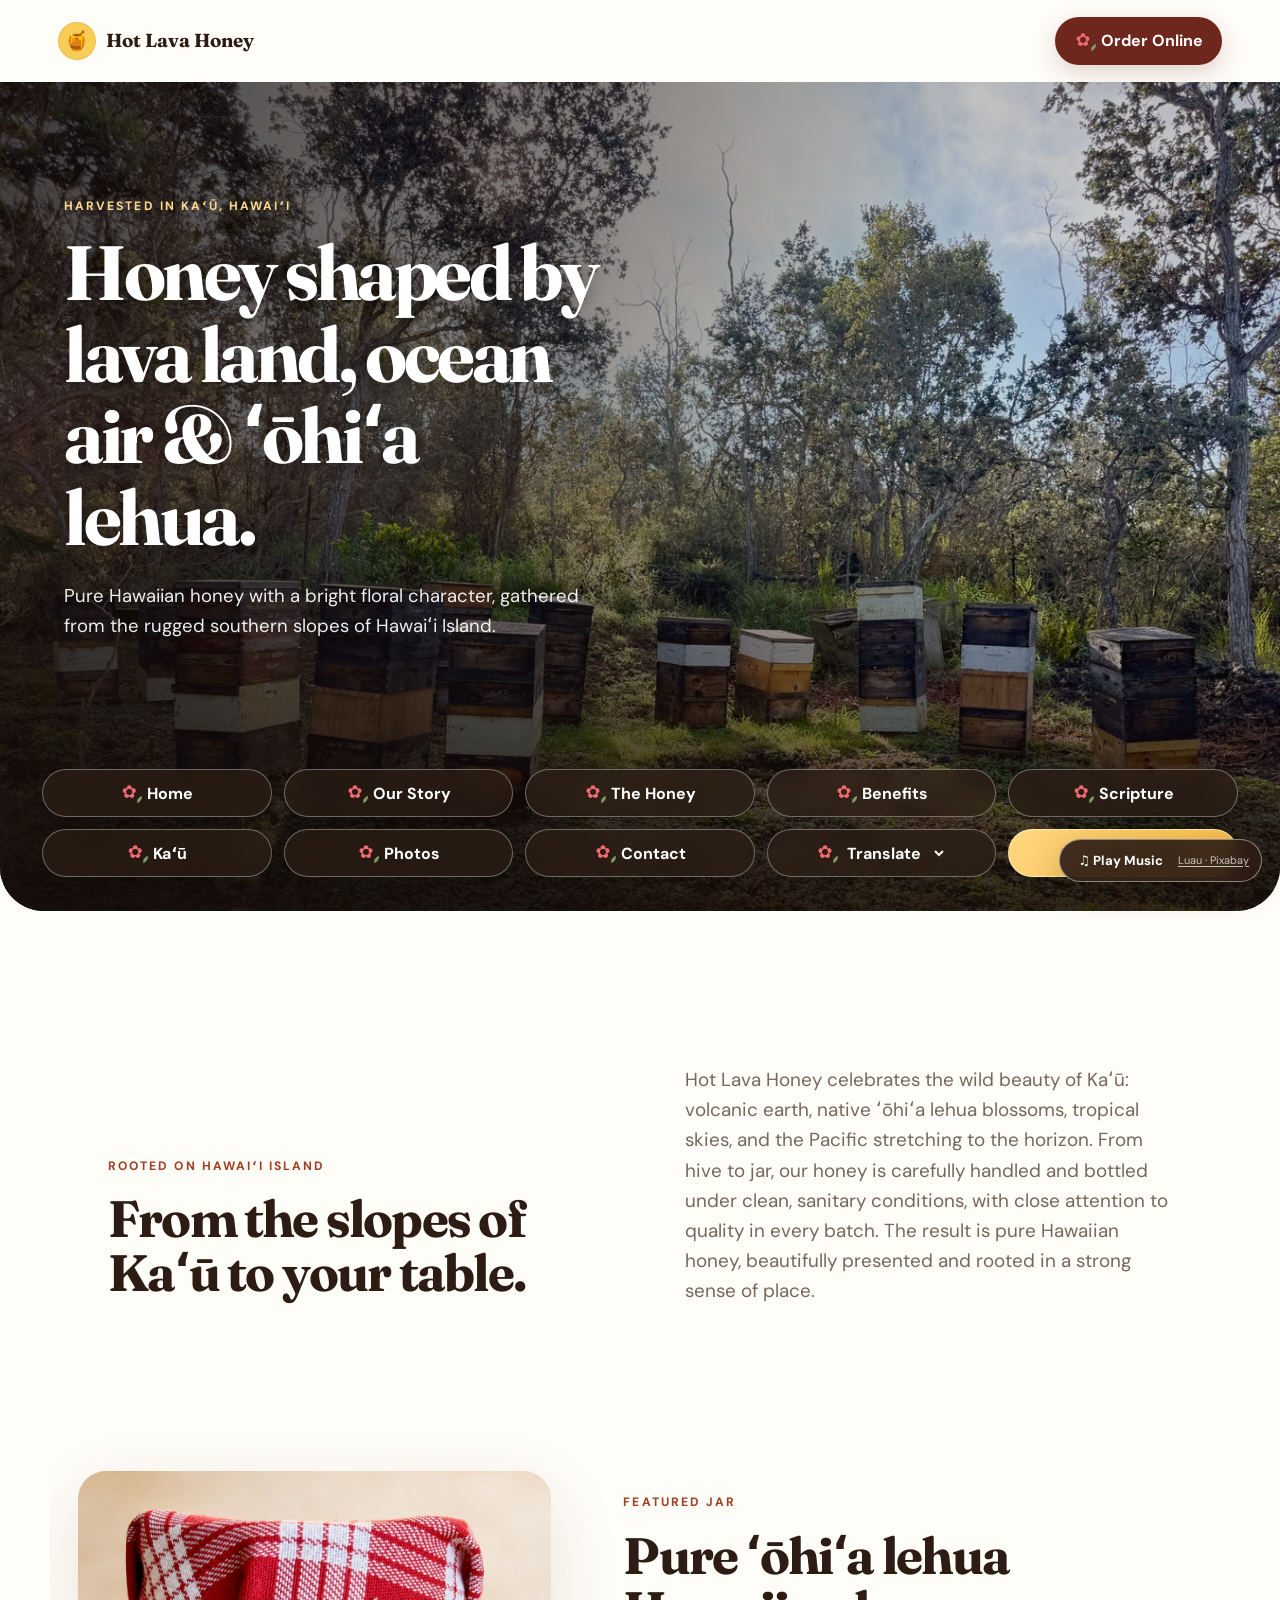
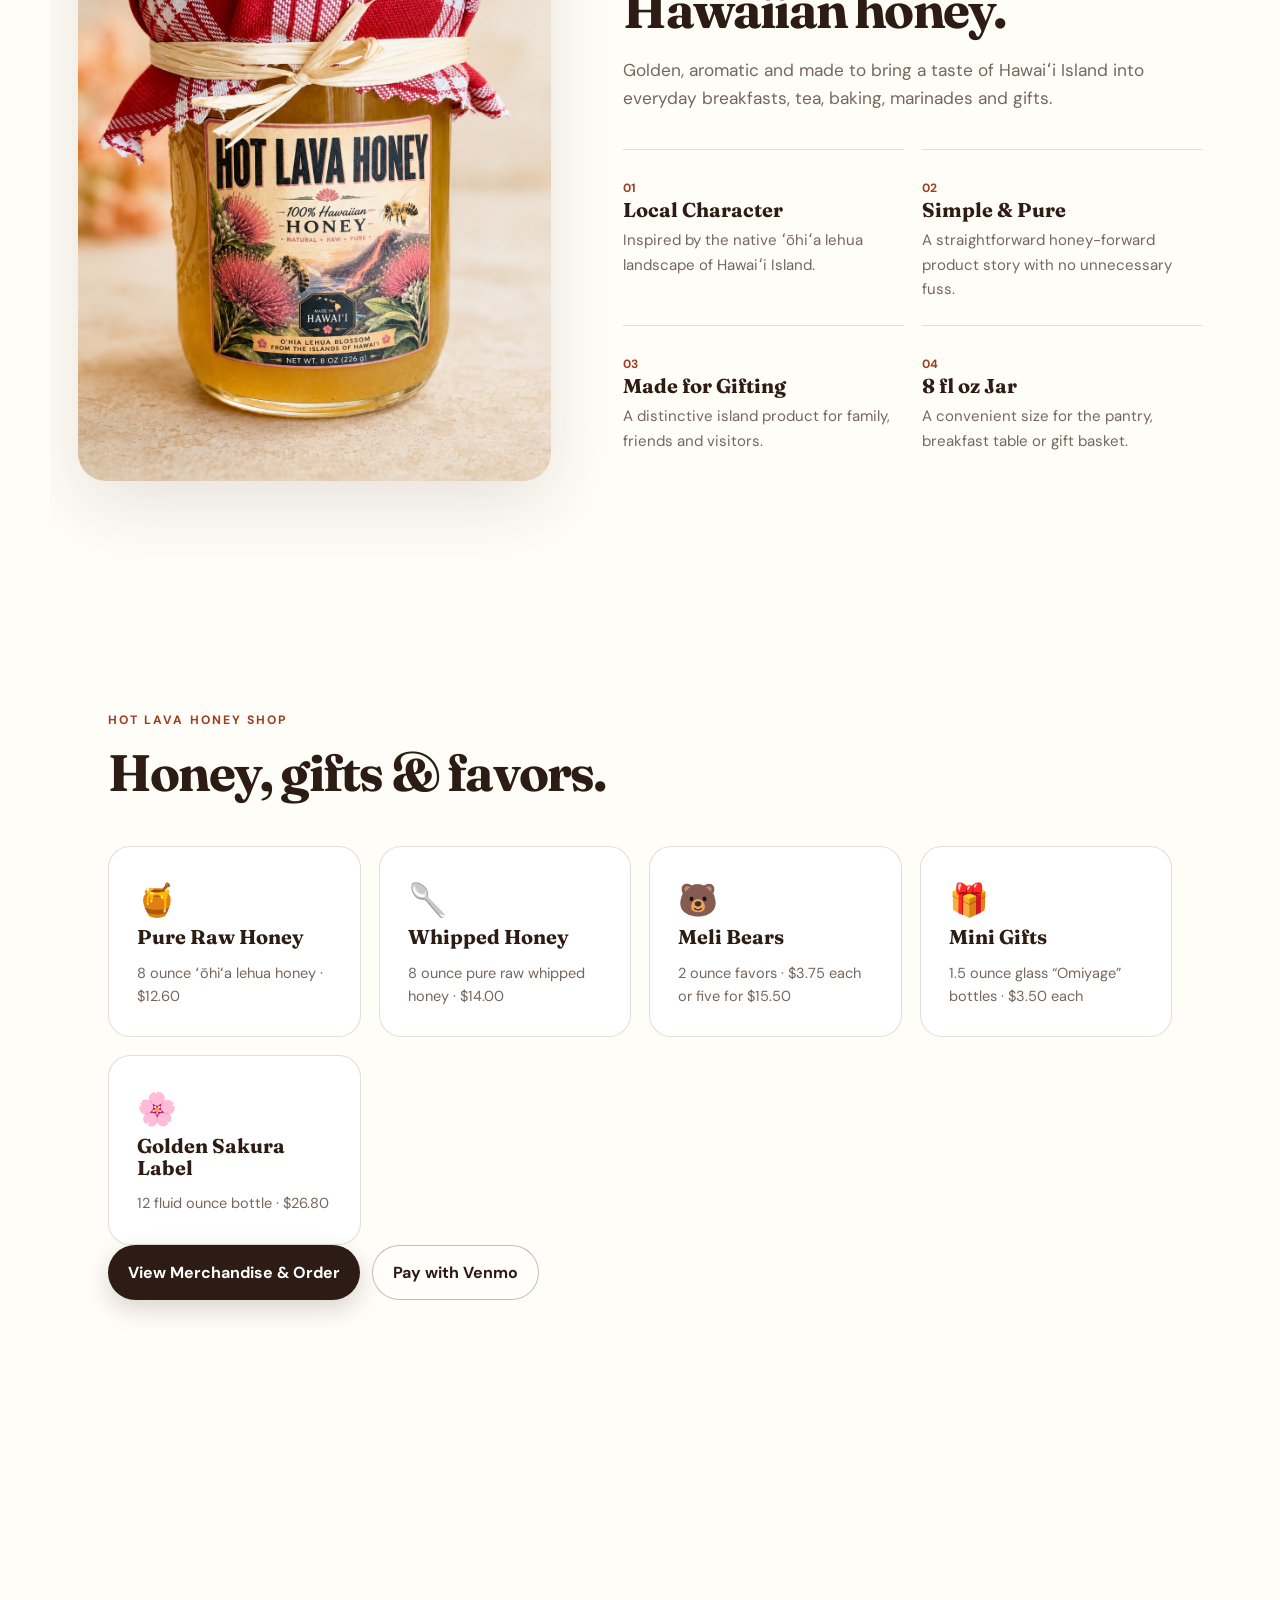
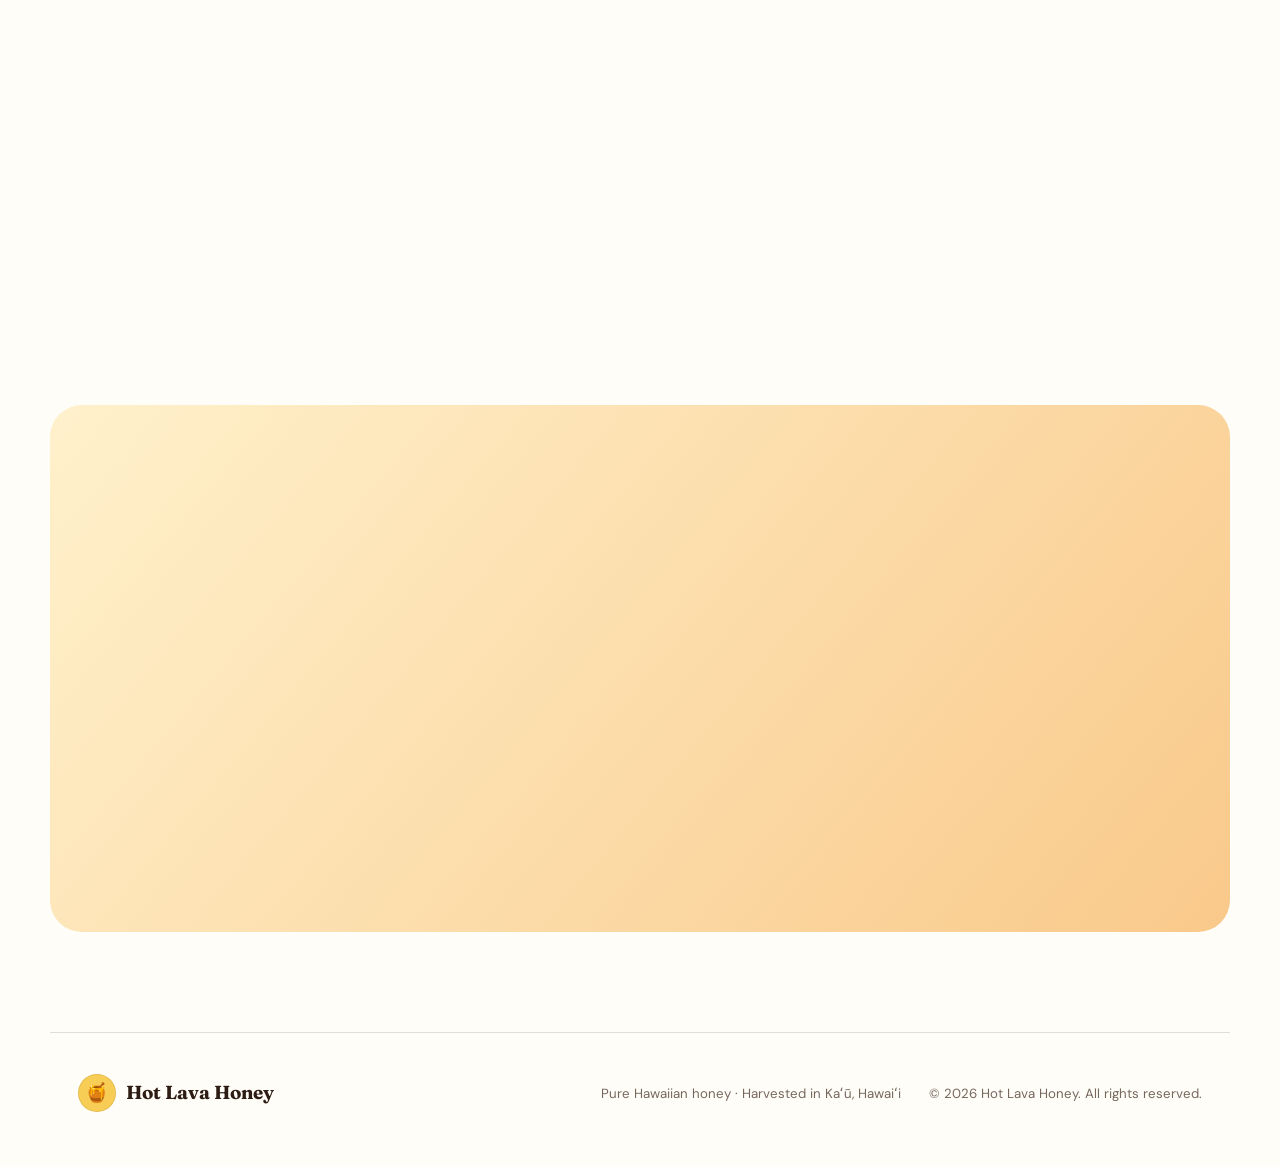
==== index.html @ 5e6178d8 "Sync homepage Meli Bear five-pack price" ====
<!DOCTYPE html>
<html lang="en">
<head>
  <meta charset="UTF-8" />
  <meta name="viewport" content="width=device-width, initial-scale=1.0" />
  <title>Hot Lava Honey | Pure ʻŌhiʻa Lehua Hawaiian Honey from Kaʻū</title>
  <meta name="description" content="Hot Lava Honey offers pure ʻōhiʻa lehua Hawaiian honey harvested in Kaʻū on Hawaiʻi Island. See our hives, honey jars, story and contact information." />
  <meta name="keywords" content="Hot Lava Honey, Ka'u honey, Kaʻū honey, ohia lehua honey, ʻōhiʻa lehua honey, Hawaiian honey, Big Island honey, Hawaii Island honey, Ocean View Hawaii honey" />
  <meta name="robots" content="index,follow,max-image-preview:large" />
  <meta name="author" content="Hot Lava Honey" />
  <meta name="theme-color" content="#1b120b" />
  <link rel="canonical" href="https://hotlava1.github.io/Hot-Lava-Honey/" />

  <meta property="og:type" content="website" />
  <meta property="og:site_name" content="Hot Lava Honey" />
  <meta property="og:url" content="https://hotlava1.github.io/Hot-Lava-Honey/" />
  <meta property="og:title" content="Hot Lava Honey | Kaʻū, Hawaiʻi" />
  <meta property="og:description" content="Pure ʻōhiʻa lehua Hawaiian honey harvested in Kaʻū on Hawaiʻi Island." />
  <meta property="og:image" content="hot-lava-honey-label.jpeg" />
  <meta property="og:locale" content="en_US" />

  <meta name="twitter:card" content="summary_large_image" />
  <meta name="twitter:title" content="Hot Lava Honey | Kaʻū, Hawaiʻi" />
  <meta name="twitter:description" content="Pure ʻōhiʻa lehua Hawaiian honey harvested in Kaʻū on Hawaiʻi Island." />
  <meta name="twitter:image" content="hot-lava-honey-label.jpeg" />

  <script type="application/ld+json">
  {
    "@context": "https://schema.org",
    "@type": "LocalBusiness",
    "name": "Hot Lava Honey",
    "description": "Pure ʻōhiʻa lehua Hawaiian honey harvested in Kaʻū on Hawaiʻi Island.",
    "telephone": "+1-808-382-6032",
    "address": {
      "@type": "PostalAddress",
      "postOfficeBoxNumber": "6178",
      "addressLocality": "Ocean View",
      "addressRegion": "HI",
      "postalCode": "96737",
      "addressCountry": "US"
    },
    "areaServed": "Kaʻū, Hawaiʻi",
    "image": [
      "hot-lava-honey-label.jpeg",
      "honey-jar-detail.jpeg",
      "kau-apiary.jpeg"
    ]
  }
  </script>
  <link rel="preconnect" href="https://fonts.googleapis.com">
  <link rel="preconnect" href="https://fonts.gstatic.com" crossorigin>
  <link href="https://fonts.googleapis.com/css2?family=DM+Sans:wght@400;500;600;700&family=Fraunces:opsz,wght@9..144,600;9..144,700&family=Great+Vibes&display=swap" rel="stylesheet">
  <link rel="stylesheet" href="styles.css?v=20260815-perf" />
</head>
<body>
  <header class="site-header video-site-header">
    <a class="brand" href="#home" aria-label="Hot Lava Honey home">
      <span class="brand-mark" aria-hidden="true">🍯</span>
      <span>Hot Lava Honey</span>
    </a>
    <a class="header-order-link" href="order.html">
      <span class="ohia-nav-flower" aria-hidden="true">✿</span>
      <span>Order Online</span>
    </a>
  </header>

  <main>
    <section class="hero hero-video" id="home" aria-label="Welcome to Hot Lava Honey">
      <video class="hero-video-media" muted loop playsinline preload="none" poster="kau-apiary.jpeg" aria-label="A walk through the Hot Lava Honey apiary in Kaʻū">
        <source src="hot-lava-honey-apiary-walk-refined.mp4" type="video/mp4" />
        Your browser does not support embedded video.
      </video>
      <div class="hero-video-shade" aria-hidden="true"></div>

      <div class="hero-video-content">
        <p class="eyebrow">Harvested in Kaʻū, Hawaiʻi</p>
        <h1>Honey shaped by lava land, ocean air & ʻōhiʻa lehua.</h1>
        <p class="hero-text">Pure Hawaiian honey with a bright floral character, gathered from the rugged southern slopes of Hawaiʻi Island.</p>
      </div>

      <nav class="hero-flower-nav" aria-label="Explore Hot Lava Honey">
        <a class="hero-nav-button" href="#home"><span class="ohia-nav-flower" aria-hidden="true">✿</span><span>Home</span></a>
        <a class="hero-nav-button" href="#story"><span class="ohia-nav-flower" aria-hidden="true">✿</span><span>Our Story</span></a>
        <a class="hero-nav-button" href="honey.html"><span class="ohia-nav-flower" aria-hidden="true">✿</span><span>The Honey</span></a>
        <a class="hero-nav-button" href="#benefits"><span class="ohia-nav-flower" aria-hidden="true">✿</span><span>Benefits</span></a>
        <a class="hero-nav-button" href="scripture.html"><span class="ohia-nav-flower" aria-hidden="true">✿</span><span>Scripture</span></a>
        <a class="hero-nav-button" href="#kau"><span class="ohia-nav-flower" aria-hidden="true">✿</span><span>Kaʻū</span></a>
        <a class="hero-nav-button" href="#gallery"><span class="ohia-nav-flower" aria-hidden="true">✿</span><span>Photos</span></a>
        <a class="hero-nav-button" href="#contact"><span class="ohia-nav-flower" aria-hidden="true">✿</span><span>Contact</span></a>
        <label class="hero-nav-button hero-language-picker" for="language-select">
          <span class="ohia-nav-flower" aria-hidden="true">✿</span>
          <span class="sr-only">Translate this website</span>
          <select id="language-select" aria-label="Translate this website">
            <option value="">Translate</option>
            <option value="en">English</option>
            <option value="es">Español</option>
            <option value="ja">日本語</option>
            <option value="tl">Filipino</option>
            <option value="haw">ʻŌlelo Hawaiʻi</option>
            <option value="zh-CN">中文</option>
            <option value="ko">한국어</option>
            <option value="fr">Français</option>
            <option value="de">Deutsch</option>
            <option value="pt">Português</option>
            <option value="it">Italiano</option>
            <option value="ar">العربية</option>
            <option value="hi">हिन्दी</option>
          </select>
        </label>
        <a class="hero-nav-button hero-nav-order" href="order.html"><span class="ohia-nav-flower" aria-hidden="true">✿</span><span>Order Online</span></a>
      </nav>
    </section>

    <section class="intro" id="story">
      <div>
        <p class="eyebrow">Rooted on Hawaiʻi Island</p>
        <h2>From the slopes of Kaʻū to your table.</h2>
      </div>
      <p>Hot Lava Honey celebrates the wild beauty of Kaʻū: volcanic earth, native ʻōhiʻa lehua blossoms, tropical skies, and the Pacific stretching to the horizon. From hive to jar, our honey is carefully handled and bottled under clean, sanitary conditions, with close attention to quality in every batch. The result is pure Hawaiian honey, beautifully presented and rooted in a strong sense of place.</p>
    </section>
    <section class="product-section" id="honey">
      <figure class="product-photo-card">
        <img src="hot-lava-honey-featured-retouched.jpg" loading="lazy" decoding="async" alt="Polished Hot Lava Honey jar with a smooth illustrated label, red-and-white cloth cover and natural raffia bow" />
      </figure>
      <div class="product-copy">
        <p class="eyebrow">Featured Jar</p>
        <h2>Pure ʻōhiʻa lehua Hawaiian honey.</h2>
        <p>Golden, aromatic and made to bring a taste of Hawaiʻi Island into everyday breakfasts, tea, baking, marinades and gifts.</p>
        <div class="feature-grid">
          <article><span>01</span><h3>Local Character</h3><p>Inspired by the native ʻōhiʻa lehua landscape of Hawaiʻi Island.</p></article>
          <article><span>02</span><h3>Simple & Pure</h3><p>A straightforward honey-forward product story with no unnecessary fuss.</p></article>
          <article><span>03</span><h3>Made for Gifting</h3><p>A distinctive island product for family, friends and visitors.</p></article>
          <article><span>04</span><h3>8 fl oz Jar</h3><p>A convenient size for the pantry, breakfast table or gift basket.</p></article>
        </div>
      </div>
    </section>



    <section class="uses-section" id="merchandise">
      <p class="eyebrow">Hot Lava Honey Shop</p>
      <h2>Honey, gifts &amp; favors.</h2>
      <div class="uses-grid">
        <article><span>🍯</span><h3>Pure Raw Honey</h3><p>8 ounce ʻōhiʻa lehua honey · $12.60</p></article>
        <article><span>🥄</span><h3>Whipped Honey</h3><p>8 ounce pure raw whipped honey · $14.00</p></article>
        <article><span>🐻</span><h3>Meli Bears</h3><p>2 ounce favors · $3.75 each or five for $15.50</p></article>
        <article><span>🎁</span><h3>Mini Gifts</h3><p>1.5 ounce glass “Omiyage” bottles · $3.50 each</p></article>
        <article><span>🌸</span><h3>Golden Sakura Label</h3><p>12 fluid ounce bottle · $26.80</p></article>
      </div>
      <div class="hero-actions">
        <a class="button button-primary" href="order.html">View Merchandise &amp; Order</a>
        <a class="button button-secondary" href="https://www.venmo.com/u/hotlavahoney" target="_blank" rel="noopener noreferrer">Pay with Venmo</a>
      </div>
    </section>

    <section class="photo-story" id="gallery">
      <div class="photo-story-heading">
        <p class="eyebrow">From Hive to Jar</p>
        <h2>Real honey. Real hives. Grown in Kaʻū.</h2>
        <p>Take a closer look at Hot Lava Honey—from the apiary in Hawaiʻi Island forest country to the finished jars dressed by hand.</p>
      </div>
      <div class="photo-grid">
        <figure class="photo-large">
          <img src="kau-apiary.jpeg" alt="Hot Lava Honey beehives in a wooded Kaʻū apiary" loading="lazy" decoding="async" />
          <figcaption><strong>The apiary</strong><span>Hives surrounded by the rugged vegetation of Kaʻū.</span></figcaption>
        </figure>
        <figure>
          <img src="67298B7D-8E40-40AB-A45B-10557E728C44.png" alt="Three hand-finished Hot Lava Honey jars with red-and-white cloth covers and raffia bows" loading="lazy" decoding="async" />
          <figcaption><strong>Ready to share</strong><span>Hand-finished jars of pure Hawaiian honey.</span></figcaption>
        </figure>
        <figure>
          <img src="honey-jar-closeup.jpeg" alt="Close-up of a jar of Hot Lava Honey pure ʻōhiʻa lehua honey" loading="lazy" decoding="async" />
          <figcaption><strong>Pure ʻōhiʻa lehua</strong><span>Golden honey with a distinctly local identity.</span></figcaption>
        </figure>
        <figure>
          <img src="golden-honey-jars.jpeg" alt="Rows of clear jars filled with golden Hot Lava Honey" loading="lazy" decoding="async" />
          <figcaption><strong>Golden harvest</strong><span>Fresh jars showing the warm natural color of our Hawaiian honey.</span></figcaption>
        </figure>
      </div>
    </section>
    <section class="place-section" id="kau">
      <div class="place-copy">
        <p class="eyebrow light">A Sense of Place</p>
        <h2>Kaʻū is part of the flavor.</h2>
        <p>Our visual identity comes from the dramatic landscape of southern Hawaiʻi Island: volcanic ridgelines, ʻōhiʻa lehua, open pasture, ocean views and cotton-candy skies at sunrise and sunset.</p>
      </div>
      <div class="place-stats">
        <div><strong>Hawaiʻi</strong><span>Island grown identity</span></div>
        <div><strong>Kaʻū</strong><span>Harvested locally</span></div>
        <div><strong>ʻŌhiʻa</strong><span>Signature floral inspiration</span></div>
      </div>
    </section>

    <section class="benefits-section" id="benefits" aria-labelledby="benefits-title">
      <div class="benefits-heading">
        <div>
          <p class="eyebrow">Sweetness With Substance</p>
          <h2 id="benefits-title">A golden gift from Hawaiian blossoms.</h2>
        </div>
        <p>Hot Lava Honey carries the fragrance and character of Kaʻū’s remarkable landscape. Beyond its lush flavor, honey contains naturally occurring plant compounds and offers a simple, time-honored way to add sweetness, comfort and quick energy to everyday moments.</p>
      </div>
      <div class="benefits-grid">
        <article>
          <span aria-hidden="true">✦</span>
          <h3>Naturally occurring antioxidants</h3>
          <p>Honey contains phenolic compounds and flavonoids associated with antioxidant activity. Their amounts and character vary with the flowers, geography and season that shaped each harvest.</p>
        </article>
        <article>
          <span aria-hidden="true">🌺</span>
          <h3>Floral character from Hawaiʻi</h3>
          <p>ʻŌhiʻa lehua and the diverse blossoms of Kaʻū give Hawaiian honey its sense of place—an aromatic, nuanced sweetness that can make a small drizzle feel genuinely special.</p>
        </article>
        <article>
          <span aria-hidden="true">☀️</span>
          <h3>Quick, natural energy</h3>
          <p>Honey’s naturally occurring carbohydrates provide readily available energy. Enjoy a spoonful before a busy morning, outdoor adventure or whenever you want a bright lift of sweetness.</p>
        </article>
        <article>
          <span aria-hidden="true">🍵</span>
          <h3>A soothing kitchen ritual</h3>
          <p>Stirred into warm tea or taken by the spoonful, honey can feel wonderfully soothing on an occasional scratchy throat. It is comfort food in its simplest form.</p>
        </article>
        <article>
          <span aria-hidden="true">🥄</span>
          <h3>A little goes a long way</h3>
          <p>Its full-bodied flavor brings depth to fruit, yogurt, toast, marinades and dressings. Because honey is still a source of sugar, savoring it in modest amounts is the sweetest approach.</p>
        </article>
      </div>
      <div class="benefits-note">
        <strong>Good to know:</strong>
        <span>Honey is a food, not a treatment or cure. Never give honey to a child younger than 12 months because of the risk of infant botulism. Individual honey composition varies by floral source and harvest.</span>
      </div>
      <p class="benefits-sources">Learn more from the <a href="https://pubmed.ncbi.nlm.nih.gov/34829570/" target="_blank" rel="noopener noreferrer">National Library of Medicine</a> and <a href="https://www.cdc.gov/infant-toddler-nutrition/foods-and-drinks/foods-and-drinks-to-avoid-or-limit.html" target="_blank" rel="noopener noreferrer">CDC infant-feeding guidance</a>.</p>
    </section>

    <section class="uses-section">
      <p class="eyebrow">Enjoy It Your Way</p>
      <h2>One jar. Plenty of aloha.</h2>
      <div class="uses-grid">
        <article><span>☕</span><h3>Morning</h3><p>Drizzle into coffee or tea, or spoon over toast and yogurt.</p></article>
        <article><span>🥞</span><h3>Breakfast</h3><p>Pour over pancakes, waffles, fruit and warm biscuits.</p></article>
        <article><span>🍽️</span><h3>Cooking</h3><p>Use in glazes, vinaigrettes, marinades and baked dishes.</p></article>
        <article><span>🎁</span><h3>Gifting</h3><p>Bring home a sweet reminder of Hawaiʻi Island.</p></article>
      </div>
    </section>

    <section class="cta" id="contact">
      <div>
        <p class="eyebrow">Order & Contact</p>
        <h2>Bring home a jar of Hot Lava Honey.</h2>
        <p>For orders, availability and local pickup information, contact Hot Lava Honey directly.</p>
      </div>
      <div class="contact-card">
        <a class="contact-line" href="tel:+18083826032"><span>Phone</span><strong>808-382-6032</strong></a>
        <div class="contact-line"><span>Mail</span><strong>P.O. Box 6178<br>Ocean View, HI 96737</strong></div>
        <a class="button button-primary full" href="order.html">Order Online</a>
        <a class="button button-secondary full" href="https://www.venmo.com/u/hotlavahoney" target="_blank" rel="noopener noreferrer">Pay with Venmo</a>
        <a class="button button-secondary full" href="tel:+18083826032">Call Hot Lava Honey</a>
      </div>
    </section>
  </main>

  <footer>
    <div class="brand footer-brand"><span class="brand-mark">🍯</span><span>Hot Lava Honey</span></div>
    <p>Pure Hawaiian honey · Harvested in Kaʻū, Hawaiʻi</p>
    <p>© <span id="year"></span> Hot Lava Honey. All rights reserved.</p>
  </footer>

  <script src="script.js"></script>
  <div class="music-control" role="group" aria-label="Background music controls">
    <audio id="site-music" loop preload="none">
      <source src="luau-background.mp3" type="audio/mpeg">
    </audio>
    <button id="music-toggle" type="button" aria-pressed="false">♫ Play Music</button>
    <a class="music-credit" href="https://pixabay.com/music/island-luau-144121/" target="_blank" rel="noopener noreferrer" aria-label="Luau by Matthew Mike Music on Pixabay">Luau · Pixabay</a>
  </div>
  <script src="music.js"></script>
</body>
</html>
---- styles.css ----
:root{
  --ink:#2d1c14;
  --cream:#fff8ea;
  --paper:#fffdf8;
  --honey:#e7a51a;
  --honey-deep:#bc6c08;
  --lava:#9e3d21;
  --leaf:#41533a;
  --muted:#76675d;
  --line:rgba(45,28,20,.14);
  --radius:28px;
  --shadow:0 24px 70px rgba(67,39,18,.12);
}
*{box-sizing:border-box}
html{scroll-behavior:smooth}
body{margin:0;background:var(--paper);color:var(--ink);font-family:"DM Sans",system-ui,sans-serif;line-height:1.6}
a{color:inherit;text-decoration:none}
.site-header{height:82px;display:flex;align-items:center;justify-content:space-between;max-width:1220px;margin:auto;padding:0 28px;position:relative;z-index:20}
.brand{display:flex;align-items:center;gap:10px;font-family:"Fraunces",serif;font-weight:700;font-size:1.18rem}
.brand-mark{display:grid;place-items:center;width:38px;height:38px;background:#f7cd55;border-radius:50%;box-shadow:inset 0 0 0 1px rgba(0,0,0,.08)}
.nav-links{display:flex;align-items:center;gap:28px;font-size:.93rem;font-weight:600}
.nav-links a:not(.nav-cta):hover{color:var(--lava)}
.nav-cta{background:var(--ink);color:#fff;padding:11px 18px;border-radius:999px}
.nav-toggle{display:none;background:none;border:0;font-size:1.6rem}
.hero{min-height:760px;max-width:1280px;margin:0 auto 40px;padding:46px 38px 72px;display:grid;grid-template-columns:1.05fr .95fr;align-items:center;gap:44px;position:relative;overflow:hidden;border-radius:0 0 44px 44px;background:linear-gradient(145deg,#fff6dc 0%,#ffd9cd 48%,#b7d7d5 100%)}
.hero-copy{position:relative;z-index:3;padding-left:24px}
.eyebrow{text-transform:uppercase;letter-spacing:.17em;font-size:.76rem;font-weight:700;color:var(--lava);margin:0 0 16px}
h1,h2,h3{font-family:"Fraunces",serif;line-height:1.06;margin-top:0}
h1{font-size:clamp(3.3rem,6vw,6.2rem);letter-spacing:-.045em;margin-bottom:24px;max-width:760px}
h2{font-size:clamp(2.4rem,4vw,4.2rem);letter-spacing:-.035em;margin-bottom:20px}
h3{font-size:1.25rem;margin-bottom:8px}
.hero-text{font-size:1.16rem;max-width:620px;color:#5d4b42;margin-bottom:30px}
.hero-actions{display:flex;gap:12px;flex-wrap:wrap;margin-bottom:34px}
.button{display:inline-flex;align-items:center;justify-content:center;padding:14px 20px;border-radius:999px;font-weight:700;transition:.2s transform,.2s box-shadow}
.button:hover{transform:translateY(-2px)}
.button-primary{background:var(--ink);color:#fff;box-shadow:0 9px 25px rgba(45,28,20,.18)}
.button-secondary{border:1px solid rgba(45,28,20,.28);background:rgba(255,255,255,.45)}
.hero-badges{display:flex;gap:10px;flex-wrap:wrap}
.hero-badges span{font-size:.8rem;font-weight:700;padding:8px 12px;border:1px solid rgba(45,28,20,.13);border-radius:999px;background:rgba(255,255,255,.38)}
.hero-art{height:590px;position:relative;min-width:0}
.sun{position:absolute;width:180px;height:180px;border-radius:50%;background:#ffc560;right:8%;top:7%;box-shadow:0 0 55px rgba(255,197,96,.7)}
.volcano{position:absolute;clip-path:polygon(49% 0,100% 100%,0 100%)}
.volcano-back{width:520px;height:330px;right:-80px;bottom:122px;background:linear-gradient(#70564b,#4f4b42)}
.volcano-front{width:430px;height:270px;left:0;bottom:105px;background:linear-gradient(#8a4d3b,#4b453b)}
.ocean{position:absolute;left:-10%;right:-10%;height:170px;bottom:0;background:linear-gradient(#6fa9a8,#315f68);border-radius:50% 50% 0 0/18% 18% 0 0}
.cabin{position:absolute;width:175px;height:96px;right:12%;bottom:105px;background:#d8aa3f;border-radius:5px;box-shadow:0 10px 25px rgba(0,0,0,.18);z-index:4}
.cabin:before{content:"";position:absolute;left:-14px;top:-45px;border-left:102px solid transparent;border-right:102px solid transparent;border-bottom:55px solid #5b4337}
.cabin:after{content:"";position:absolute;width:28px;height:52px;background:#694c38;left:72px;bottom:0}
.cabin span:before,.cabin span:after{content:"";position:absolute;width:32px;height:28px;background:#f8e8a2;top:28px;box-shadow:inset 0 0 0 4px #6f583d}
.cabin span:before{left:22px}.cabin span:after{right:22px}
.flower,.bee{position:absolute;z-index:7;filter:drop-shadow(0 4px 6px rgba(0,0,0,.12))}
.flower{font-size:68px;color:#d3382f;text-shadow:20px 18px 0 #c92f29,-16px 24px 0 #e4473e}
.flower-a{left:4%;bottom:40px;transform:rotate(-10deg)}.flower-b{right:2%;bottom:38px;transform:scale(.8) rotate(18deg)}
.bee{font-size:38px}.bee-a{top:18%;left:10%;transform:rotate(-16deg)}.bee-b{top:34%;right:0;transform:scale(.8) rotate(10deg)}
.intro{max-width:1120px;margin:0 auto;padding:110px 28px;display:grid;grid-template-columns:1fr 1fr;gap:90px;align-items:end}
.intro>p{font-size:1.18rem;color:var(--muted);margin:0 0 14px}
.product-section{max-width:1180px;margin:0 auto;padding:40px 28px 120px;display:grid;grid-template-columns:.9fr 1.1fr;gap:72px;align-items:center}
.visual-card{min-height:610px;background:linear-gradient(160deg,#f2d89d,#d4843e 54%,#6b3b28);border-radius:var(--radius);display:grid;place-items:center;box-shadow:var(--shadow);overflow:hidden;position:relative}
.visual-card:before{content:"";position:absolute;inset:auto -80px -100px;width:430px;height:240px;border-radius:50%;background:rgba(255,255,255,.12)}
.jar{width:270px;position:relative;z-index:2;filter:drop-shadow(0 24px 30px rgba(66,31,12,.35))}
.jar-lid{width:210px;height:46px;background:linear-gradient(#30241f,#5c4a40);margin:auto;border-radius:12px 12px 7px 7px}
.jar-glass{height:350px;border-radius:35px 35px 48px 48px;background:linear-gradient(90deg,#c2780a,#f0b726 40%,#d48c0f 74%,#9a5c07);padding:44px 22px;box-shadow:inset 16px 0 25px rgba(255,255,255,.2),inset -18px 0 25px rgba(64,30,0,.14)}
.jar-label{height:260px;border-radius:12px;background:#fff2d0;border:3px solid #432719;text-align:center;padding:24px 12px;display:flex;flex-direction:column;justify-content:center;gap:8px;transform:rotate(-1deg)}
.jar-label small{letter-spacing:.15em;font-weight:700}.jar-label strong{font-family:"Fraunces",serif;font-size:2.1rem;line-height:.9}.jar-label span{font-size:.78rem;line-height:1.25}.jar-label b{font-size:.8rem;margin-top:7px}
.product-copy>p:not(.eyebrow){font-size:1.08rem;color:var(--muted);max-width:650px}
.feature-grid{display:grid;grid-template-columns:1fr 1fr;gap:18px;margin-top:36px}
.feature-grid article{border-top:1px solid var(--line);padding:24px 0 6px}
.feature-grid article>span{font-size:.75rem;color:var(--lava);font-weight:700}.feature-grid p{color:var(--muted);font-size:.94rem;margin:0}
.place-section{background:#2f3a2d;color:#fff;padding:110px max(28px,calc((100vw - 1120px)/2));display:grid;grid-template-columns:1fr 1fr;gap:90px;align-items:end}
.light{color:#f1c36b}.place-copy p:last-child{color:#d4d9d1;font-size:1.08rem;max-width:590px}
.place-stats{display:grid;grid-template-columns:repeat(3,1fr);gap:12px}
.place-stats div{border-top:1px solid rgba(255,255,255,.25);padding-top:20px}.place-stats strong{display:block;font-family:"Fraunces",serif;font-size:1.7rem}.place-stats span{font-size:.82rem;color:#c9d0c5}
.uses-section{max-width:1120px;margin:auto;padding:110px 28px}.uses-section>h2{max-width:600px}.uses-grid{display:grid;grid-template-columns:repeat(4,1fr);gap:18px;margin-top:45px}.uses-grid article{padding:28px;border:1px solid var(--line);border-radius:22px;background:#fff}.uses-grid article>span{font-size:2rem}.uses-grid p{font-size:.91rem;color:var(--muted);margin-bottom:0}
.cta{max-width:1180px;margin:0 auto 100px;padding:64px;background:linear-gradient(130deg,#fff1cc,#f9c98a);border-radius:32px;display:grid;grid-template-columns:1.25fr .75fr;gap:70px;align-items:center}.cta>div>p:last-child{color:#6d584a;max-width:620px}.contact-card{background:rgba(255,255,255,.66);backdrop-filter:blur(8px);padding:24px;border-radius:22px;border:1px solid rgba(255,255,255,.7)}.contact-line{display:flex;justify-content:space-between;gap:20px;padding:14px 4px;border-bottom:1px solid rgba(45,28,20,.12)}.contact-line span{color:var(--muted);font-size:.82rem}.contact-line strong{text-align:right;font-size:.94rem}.full{width:100%;margin-top:18px}
footer{max-width:1180px;margin:auto;padding:36px 28px 50px;border-top:1px solid var(--line);display:grid;grid-template-columns:1fr auto auto;gap:28px;align-items:center;font-size:.83rem;color:var(--muted)}.footer-brand{color:var(--ink)}
@media(max-width:900px){
  .nav-toggle{display:block}.nav-links{display:none;position:absolute;left:20px;right:20px;top:72px;background:#fff;padding:22px;border-radius:18px;box-shadow:var(--shadow);flex-direction:column;align-items:stretch}.nav-links.open{display:flex}.nav-links a{text-align:center}
  .hero{grid-template-columns:1fr;padding-top:28px}.hero-copy{padding:10px 4px 0}.hero-art{order:2;height:440px}.hero h1{font-size:clamp(3rem,12vw,5rem)}
  .intro,.product-section,.place-section,.cta{grid-template-columns:1fr;gap:40px}.intro{padding:85px 28px}.product-section{padding-bottom:90px}.visual-card{min-height:520px}.place-section{padding-top:85px;padding-bottom:85px}.uses-grid{grid-template-columns:1fr 1fr}.cta{margin-left:18px;margin-right:18px;padding:38px 26px}.place-stats{grid-template-columns:1fr 1fr 1fr}footer{grid-template-columns:1fr;text-align:center}.footer-brand{justify-content:center}
}
@media(max-width:560px){
  .site-header{padding:0 18px}.hero{padding:22px 18px 50px;border-radius:0 0 28px 28px}.hero-art{height:360px}.volcano-back{width:430px;height:250px}.volcano-front{width:340px;height:215px}.sun{width:125px;height:125px}.cabin{transform:scale(.78);right:1%;bottom:80px}.ocean{height:120px}.flower{font-size:52px}.bee{font-size:29px}
  .intro,.product-section,.uses-section{padding-left:20px;padding-right:20px}.feature-grid,.uses-grid{grid-template-columns:1fr}.place-stats{grid-template-columns:1fr}.visual-card{min-height:470px}.jar{transform:scale(.86)}.cta{margin-bottom:70px}.contact-line{flex-direction:column}.contact-line strong{text-align:left}
}

/* Photography update */
.hero-photo-wrap{height:620px;position:relative;min-width:0;display:grid;place-items:center;padding:18px}
.hero-label-photo{width:min(100%,560px);max-height:590px;object-fit:contain;border-radius:34px;box-shadow:0 28px 70px rgba(54,25,9,.28);transform:rotate(0deg);border:1px solid rgba(255,255,255,.5)}
.product-photo-card{margin:0;position:relative;overflow:hidden;border-radius:var(--radius);box-shadow:var(--shadow);min-height:610px;background:#efe3ca}
.product-photo-card img{width:100%;height:610px;display:block;object-fit:cover}
.product-photo-card figcaption{position:absolute;left:20px;right:20px;bottom:20px;padding:13px 16px;border-radius:14px;background:rgba(29,19,13,.78);backdrop-filter:blur(8px);color:white;font-size:.86rem}
.photo-story{max-width:1180px;margin:0 auto;padding:15px 28px 120px}
.photo-story-heading{display:grid;grid-template-columns:1fr 1fr;gap:60px;align-items:end;margin-bottom:38px}
.photo-story-heading .eyebrow{grid-column:1/-1;margin-bottom:-42px}
.photo-story-heading h2{margin-bottom:0}
.photo-story-heading>p:last-child{color:var(--muted);font-size:1.06rem;margin:0 0 8px}
.photo-grid{display:grid;grid-template-columns:1.35fr .85fr;grid-template-rows:310px 310px;gap:18px}
.photo-grid figure{margin:0;position:relative;overflow:hidden;border-radius:24px;background:#eee;box-shadow:0 12px 35px rgba(53,34,20,.09)}
.photo-grid .photo-large{grid-row:1/3}
.photo-grid img{width:100%;height:100%;display:block;object-fit:cover;transition:transform .45s ease}
.photo-grid figure:hover img{transform:scale(1.025)}
.photo-grid figcaption{position:absolute;inset:auto 14px 14px;padding:12px 14px;border-radius:13px;background:rgba(26,19,14,.78);backdrop-filter:blur(7px);color:#fff;display:flex;flex-direction:column;gap:2px}
.photo-grid figcaption strong{font-family:"Fraunces",serif;font-size:1.05rem}
.photo-grid figcaption span{font-size:.78rem;color:rgba(255,255,255,.82)}
@media(max-width:900px){.hero-photo-wrap{order:2;height:auto;padding:8px 0 0}.hero-label-photo{max-height:none;width:min(100%,620px)}.product-photo-card,.product-photo-card img{min-height:0;height:auto}.photo-story-heading{grid-template-columns:1fr;gap:12px}.photo-story-heading .eyebrow{grid-column:auto;margin-bottom:0}.photo-grid{grid-template-columns:1fr 1fr;grid-template-rows:500px 300px}.photo-grid .photo-large{grid-column:1/3;grid-row:auto}}
@media(max-width:560px){.photo-story{padding-left:20px;padding-right:20px;padding-bottom:85px}.photo-grid{grid-template-columns:1fr;grid-template-rows:380px 300px 300px}.photo-grid .photo-large{grid-column:auto}.hero-label-photo{border-radius:22px}}

/* Honey benefits */
.benefits-section{max-width:1180px;margin:0 auto;padding:110px 28px 100px}
.benefits-heading{display:grid;grid-template-columns:1fr 1fr;gap:72px;align-items:end;margin-bottom:46px}
.benefits-heading h2{max-width:650px;margin-bottom:0}
.benefits-heading>p{color:var(--muted);font-size:1.08rem;margin:0 0 8px}
.benefits-grid{display:grid;grid-template-columns:repeat(6,1fr);gap:18px}
.benefits-grid article{grid-column:span 2;position:relative;padding:30px;border:1px solid rgba(158,61,33,.13);border-radius:24px;background:rgba(255,253,248,.84);box-shadow:0 14px 36px rgba(67,39,18,.07);backdrop-filter:blur(7px)}
.benefits-grid article:nth-child(4){grid-column:2/span 2}
.benefits-grid article:nth-child(5){grid-column:4/span 2}
.benefits-grid article>span{display:grid;place-items:center;width:48px;height:48px;margin-bottom:20px;border-radius:50%;background:linear-gradient(145deg,#fff1c9,#f4b9aa);font-size:1.45rem}
.benefits-grid article p{margin-bottom:0;color:var(--muted);font-size:.95rem}
.benefits-note{display:grid;grid-template-columns:auto 1fr;gap:18px;margin-top:28px;padding:22px 24px;border-left:4px solid var(--honey-deep);border-radius:0 16px 16px 0;background:rgba(255,241,204,.76);font-size:.9rem}
.benefits-note strong{color:var(--lava)}
.benefits-sources{margin:18px 0 0;color:var(--muted);font-size:.78rem}
.benefits-sources a{text-decoration:underline;text-underline-offset:3px}
@media(max-width:900px){.benefits-heading{grid-template-columns:1fr;gap:12px}.benefits-grid{grid-template-columns:1fr 1fr}.benefits-grid article,.benefits-grid article:nth-child(4),.benefits-grid article:nth-child(5){grid-column:auto}}
@media(max-width:560px){.benefits-section{padding:85px 20px 75px}.benefits-grid{grid-template-columns:1fr}.benefits-note{grid-template-columns:1fr;gap:6px}}


/* Background music control */
.music-control{position:fixed;right:18px;bottom:18px;z-index:100;display:flex;align-items:center;gap:9px;padding:9px 12px;border:1px solid rgba(255,255,255,.45);border-radius:999px;background:rgba(45,28,20,.9);box-shadow:0 10px 30px rgba(45,28,20,.22);backdrop-filter:blur(10px);color:#fff}
.music-control button{border:0;background:transparent;color:#fff;font:inherit;font-size:.82rem;font-weight:700;cursor:pointer;white-space:nowrap}
.music-credit{color:rgba(255,255,255,.72);font-size:.68rem;text-decoration:underline;text-underline-offset:2px}
.music-control:focus-within{outline:3px solid rgba(247,205,85,.55);outline-offset:2px}
@media(max-width:560px){.music-control{right:10px;bottom:10px;padding:8px 10px}.music-credit{display:none}}


/* Homepage language selector */
.sr-only{position:absolute;width:1px;height:1px;padding:0;margin:-1px;overflow:hidden;clip:rect(0,0,0,0);white-space:nowrap;border:0}
.language-picker{display:inline-flex;align-items:center;gap:7px;padding:8px 11px;border:1px solid rgba(45,28,20,.2);border-radius:999px;background:rgba(255,255,255,.72);color:var(--ink)}
.language-picker select{max-width:112px;border:0;background:transparent;color:inherit;font:inherit;font-weight:700;cursor:pointer;outline:0}
.language-picker:focus-within{outline:3px solid rgba(224,89,58,.25);outline-offset:2px}
@media(max-width:900px){.language-picker{justify-content:center;width:100%;box-sizing:border-box}.language-picker select{max-width:none}.nav-links .language-picker{text-align:center}}




/* Opening apiary film and ʻōhiʻa flower navigation */
.video-site-header {
  min-height: 76px;
}

.header-order-link,
.hero-nav-button {
  display: inline-flex;
  align-items: center;
  justify-content: center;
  gap: 9px;
  border: 1px solid rgba(255,255,255,.44);
  border-radius: 999px;
  font-weight: 700;
  text-decoration: none;
}

.header-order-link {
  padding: 10px 18px;
  color: #fff;
  background: #6e271d;
  border-color: rgba(110,39,29,.26);
  box-shadow: 0 8px 24px rgba(75,29,18,.18);
}

.header-order-link:hover {
  background: #8d3326;
  transform: translateY(-1px);
}

.ohia-nav-flower {
  position: relative;
  display: inline-grid;
  place-items: center;
  flex: 0 0 auto;
  width: 18px;
  height: 18px;
  color: #f06b72;
  font-size: 1.12rem;
  line-height: 1;
  text-shadow: 0 1px 2px rgba(73,17,16,.28);
}

.ohia-nav-flower::after {
  content: "";
  position: absolute;
  right: -5px;
  bottom: 0;
  width: 7px;
  height: 5px;
  border-radius: 100% 0 100% 0;
  background: #7f9a64;
  transform: rotate(-24deg);
}

.hero.hero-video {
  min-height: 760px;
  max-width: 1320px;
  margin: 0 auto 44px;
  padding: 0;
  display: block;
  position: relative;
  overflow: hidden;
  border-radius: 0 0 44px 44px;
  background: #2f2118;
  isolation: isolate;
}

.hero.hero-video::before,
.hero.hero-video::after {
  display: none !important;
}

.hero-video-media {
  position: absolute;
  inset: 0;
  z-index: 0;
  width: 100%;
  height: 100%;
  object-fit: cover;
  object-position: center;
}

.hero-video-shade {
  position: absolute;
  inset: 0;
  z-index: 1;
  background:
    linear-gradient(90deg, rgba(20,12,8,.76) 0%, rgba(20,12,8,.46) 45%, rgba(20,12,8,.12) 76%),
    linear-gradient(0deg, rgba(20,12,8,.84) 0%, transparent 46%, rgba(20,12,8,.15) 100%);
}

.hero-video-content {
  position: relative;
  z-index: 2;
  width: min(680px, 72%);
  padding: 115px 64px 240px;
  color: #fff;
  text-shadow: 0 2px 16px rgba(0,0,0,.38);
}

.hero-video-content .eyebrow {
  color: #ffd98a;
}

.hero-video-content h1 {
  max-width: 680px;
  color: #fff;
}

.hero-video-content .hero-text {
  max-width: 590px;
  color: rgba(255,255,255,.92);
}

.hero-flower-nav {
  position: absolute;
  left: 42px;
  right: 42px;
  bottom: 34px;
  z-index: 4;
  display: grid;
  grid-template-columns: repeat(5, minmax(128px, 1fr));
  gap: 12px;
}

.hero-nav-button {
  min-height: 48px;
  padding: 10px 14px;
  color: #fff;
  background: rgba(43,30,21,.72);
  border-color: rgba(255,255,255,.34);
  box-shadow: 0 9px 24px rgba(0,0,0,.18);
  -webkit-backdrop-filter: blur(10px);
  backdrop-filter: blur(10px);
  white-space: nowrap;
  cursor: pointer;
}

.hero-nav-button:hover,
.hero-nav-button:focus-visible {
  color: #fff;
  background: rgba(109,40,30,.92);
  border-color: rgba(255,218,148,.72);
  transform: translateY(-2px);
}

.hero-nav-order {
  color: #2b1b10;
  background: linear-gradient(135deg, #ffd780, #f4b942);
  border-color: rgba(255,235,190,.88);
}

.hero-nav-order:hover,
.hero-nav-order:focus-visible {
  color: #2b1b10;
  background: linear-gradient(135deg, #ffe49f, #ffc856);
}

.hero-language-picker select {
  max-width: 104px;
  color: inherit;
  background: transparent;
  border: 0;
  font: inherit;
  font-weight: 700;
  outline: 0;
  cursor: pointer;
}

.hero-language-picker select option {
  color: #21160f;
  background: #fffaf1;
}

@media (max-width: 900px) {
  .hero.hero-video {
    min-height: 690px;
    padding: 0;
  }

  .hero-video-content {
    width: auto;
    padding: 82px 28px 250px;
  }

  .hero-flower-nav {
    left: 18px;
    right: 18px;
    bottom: 24px;
    grid-template-columns: repeat(5, minmax(112px, 1fr));
    gap: 9px;
  }

  .hero-nav-button {
    min-height: 44px;
    padding: 8px 10px;
    font-size: .84rem;
  }
}

@media (max-width: 650px) {
  .video-site-header {
    min-height: 70px;
  }

  .header-order-link {
    padding: 9px 13px;
    font-size: .82rem;
  }

  .hero.hero-video {
    min-height: 720px;
    margin-bottom: 30px;
    border-radius: 0 0 28px 28px;
  }

  .hero-video-media {
    object-position: 54% center;
  }

  .hero-video-shade {
    background:
      linear-gradient(0deg, rgba(20,12,8,.9) 0%, rgba(20,12,8,.28) 54%, rgba(20,12,8,.48) 100%);
  }

  .hero-video-content {
    padding: 66px 22px 250px;
    text-align: center;
  }

  .hero-video-content h1 {
    font-size: clamp(2.1rem, 11vw, 3.2rem);
  }

  .hero-video-content .hero-text {
    font-size: .98rem;
  }

  .hero-flower-nav {
    left: 14px;
    right: 14px;
    bottom: 18px;
    grid-template-columns: repeat(2, minmax(0, 1fr));
    gap: 8px;
  }

  .hero-nav-button {
    min-height: 39px;
    padding: 6px 8px;
    font-size: .78rem;
  }

  .ohia-nav-flower {
    width: 15px;
    height: 15px;
    font-size: .94rem;
  }

  .hero-language-picker select {
    max-width: 84px;
    font-size: .78rem;
  }
}

@media (prefers-reduced-motion: reduce) {
  .hero-video-media {
    display: none;
  }

  .hero.hero-video {
    background: linear-gradient(rgba(30,18,11,.52), rgba(30,18,11,.72)), url("kau-apiary.jpeg") center / cover no-repeat;
  }
}


/* Gradual looping iridescent mist over the homepage apiary film */
.hero.hero-video::after {
  content: "";
  display: block !important;
  position: absolute;
  z-index: 2;
  left: -24%;
  top: 7%;
  width: 148%;
  height: 62%;
  pointer-events: none;
  opacity: .16;
  border-radius: 48% 52% 50% 46% / 55% 48% 52% 45%;
  background:
    radial-gradient(ellipse at 12% 58%, rgba(255,130,150,.62) 0%, rgba(255,130,150,.2) 17%, transparent 35%),
    radial-gradient(ellipse at 30% 43%, rgba(255,207,126,.58) 0%, rgba(255,207,126,.18) 18%, transparent 37%),
    radial-gradient(ellipse at 48% 60%, rgba(235,241,154,.46) 0%, rgba(235,241,154,.14) 18%, transparent 36%),
    radial-gradient(ellipse at 64% 42%, rgba(133,224,191,.52) 0%, rgba(133,224,191,.16) 19%, transparent 38%),
    radial-gradient(ellipse at 80% 59%, rgba(121,194,246,.56) 0%, rgba(121,194,246,.17) 18%, transparent 37%),
    radial-gradient(ellipse at 96% 43%, rgba(198,151,244,.56) 0%, rgba(198,151,244,.16) 17%, transparent 35%);
  filter: blur(46px) saturate(106%);
  mix-blend-mode: screen;
  -webkit-mask-image: radial-gradient(ellipse at center, #000 34%, rgba(0,0,0,.75) 58%, transparent 82%);
  mask-image: radial-gradient(ellipse at center, #000 34%, rgba(0,0,0,.75) 58%, transparent 82%);
  transform: translate3d(0,0,0) rotate(-2deg) scale(1);
  animation: iridescent-mist-loop 22s ease-in-out infinite;
}

.hero.hero-video::before {
  content: "";
  display: block !important;
  position: absolute;
  z-index: 2;
  inset: 17% 7% 31%;
  pointer-events: none;
  opacity: .16;
  background:
    radial-gradient(circle at 13% 63%, rgba(255,255,255,.48) 0 2px, transparent 5px),
    radial-gradient(circle at 28% 39%, rgba(255,236,204,.42) 0 2px, transparent 6px),
    radial-gradient(circle at 43% 67%, rgba(212,250,233,.45) 0 2px, transparent 5px),
    radial-gradient(circle at 61% 36%, rgba(210,232,255,.46) 0 2px, transparent 6px),
    radial-gradient(circle at 77% 62%, rgba(238,221,255,.44) 0 2px, transparent 5px),
    radial-gradient(circle at 91% 42%, rgba(255,228,245,.42) 0 2px, transparent 6px);
  filter: blur(.6px);
  mix-blend-mode: screen;
  animation: effervescent-mist-loop 18s ease-in-out infinite;
}

.hero-video-content {
  z-index: 3;
}

@keyframes iridescent-mist-loop {
  0%, 100% {
    transform: translate3d(-1.5%, 8px, 0) rotate(-2deg) scale(1);
    opacity: .12;
  }
  25% {
    transform: translate3d(1%, -5px, 0) rotate(-.5deg) scale(1.04, .96);
    opacity: .17;
  }
  50% {
    transform: translate3d(2%, -12px, 0) rotate(1deg) scale(.98, 1.06);
    opacity: .19;
  }
  75% {
    transform: translate3d(0, 2px, 0) rotate(-1deg) scale(1.03, .98);
    opacity: .15;
  }
}

@keyframes effervescent-mist-loop {
  0%, 100% { transform: translate3d(-1%, 8px, 0); opacity: .1; }
  33% { transform: translate3d(.5%, -5px, 0); opacity: .16; }
  66% { transform: translate3d(1.5%, -12px, 0); opacity: .2; }
}

@media (max-width: 650px) {
  .hero.hero-video::after {
    left: -46%;
    top: 13%;
    width: 192%;
    height: 54%;
    opacity: .14;
    filter: blur(38px) saturate(103%);
  }

  .hero.hero-video::before {
    inset: 22% 5% 35%;
    opacity: .13;
  }
}

@media (prefers-reduced-motion: reduce) {
  .hero.hero-video::before,
  .hero.hero-video::after {
    animation: none;
  }
}


/* Performance maintenance: defer off-screen rendering and simplify mobile effects. */
@supports (content-visibility: auto) {
  .intro,
  .product-section,
  .photo-story,
  .benefits-section,
  .place-section,
  .uses-section,
  .cta,
  .honey-intro,
  .honey-collection,
  .honey-ways,
  .verse-journey,
  .verse-closing {
    content-visibility: auto;
    contain-intrinsic-size: 1px 900px;
  }
}
@media (max-width: 700px) {
  body { background-attachment: scroll; }
  .hero-nav-button,
  .contact-card,
  .product-photo-card figcaption,
  .photo-grid figcaption,
  .music-control {
    -webkit-backdrop-filter: none;
    backdrop-filter: none;
  }
}
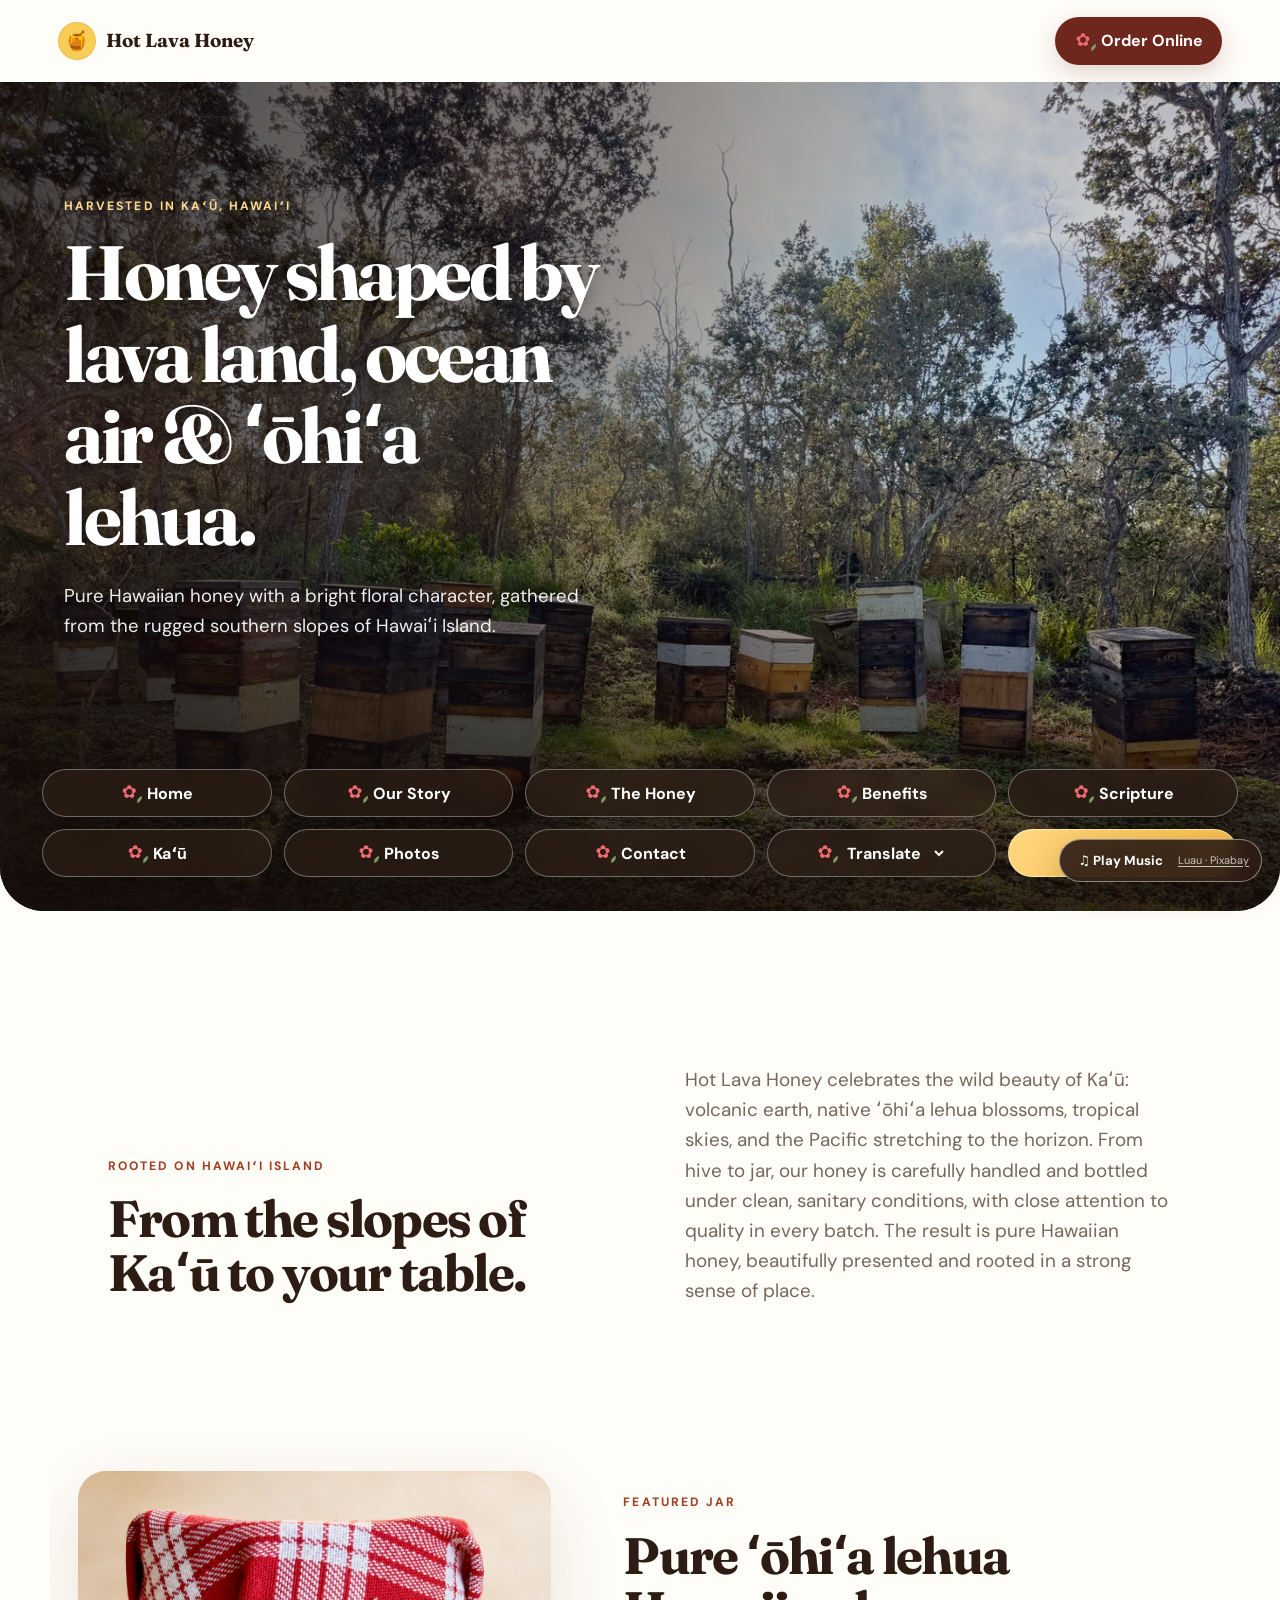
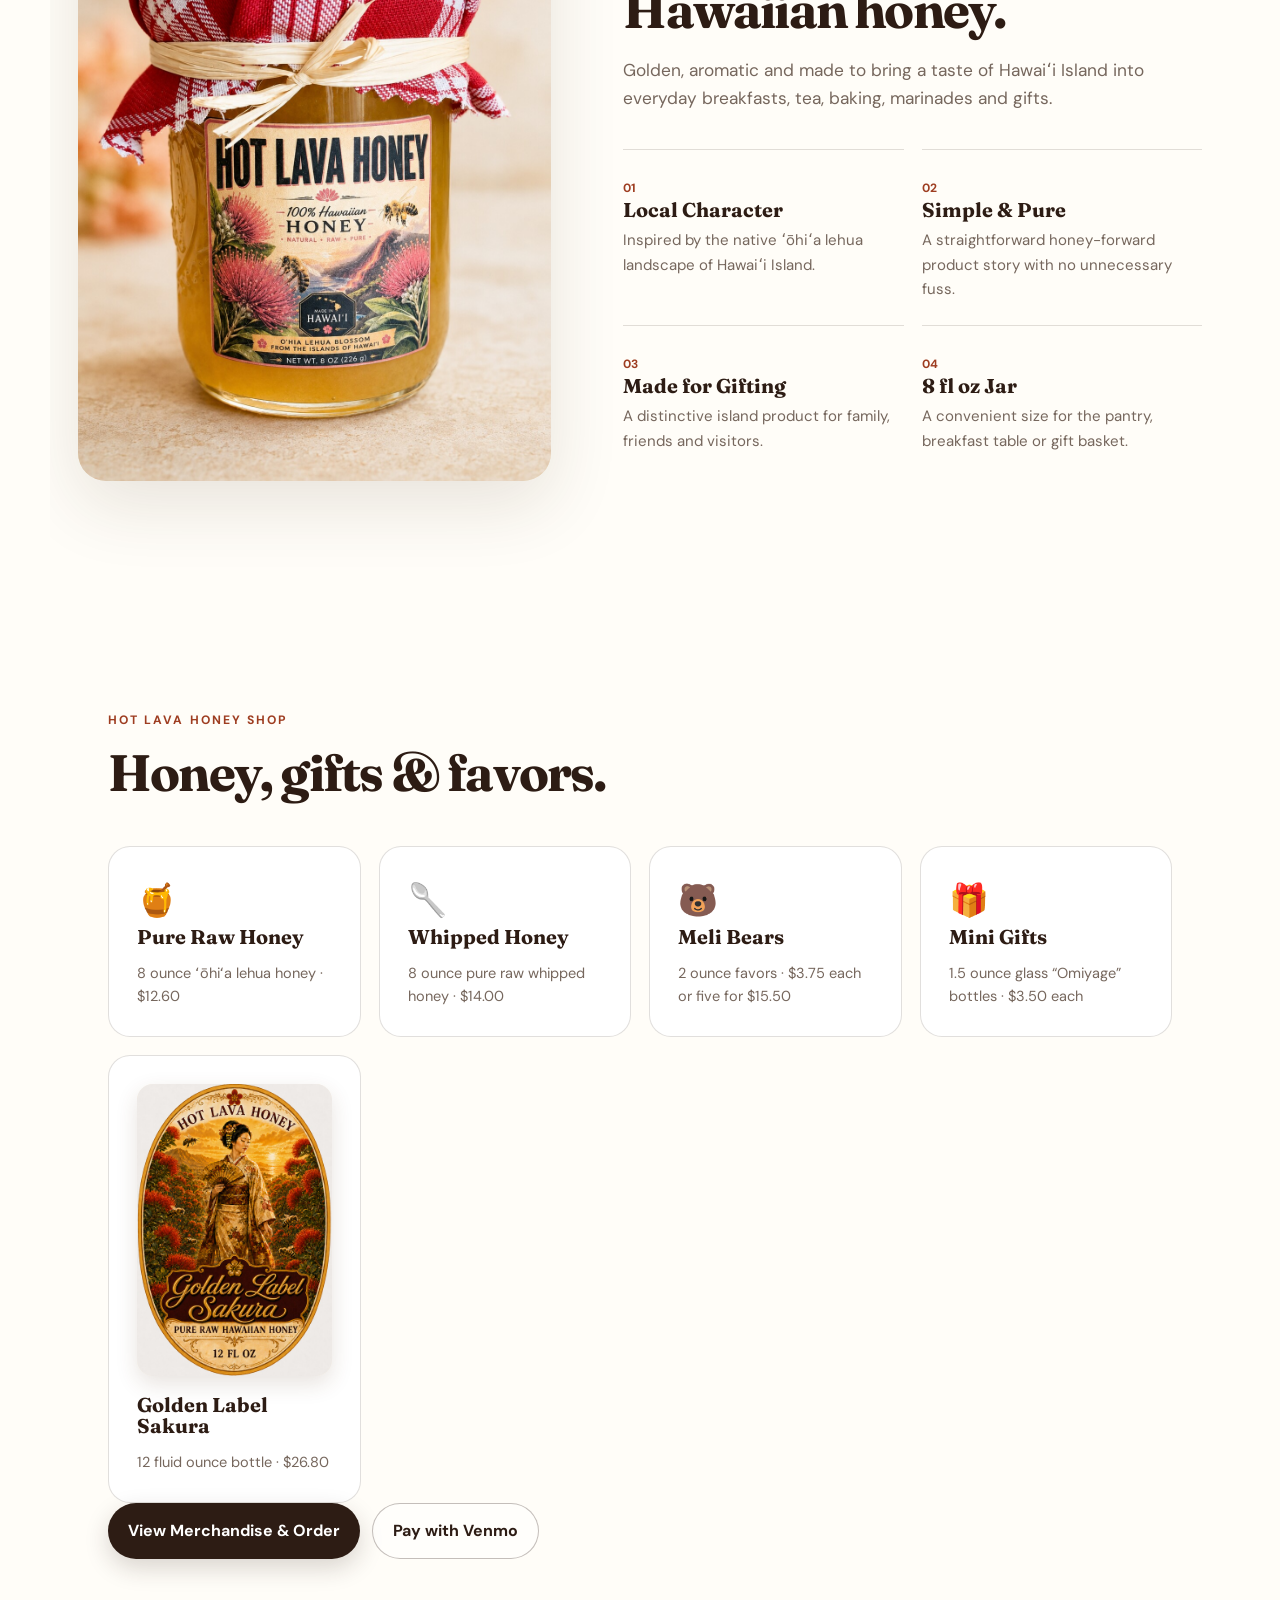
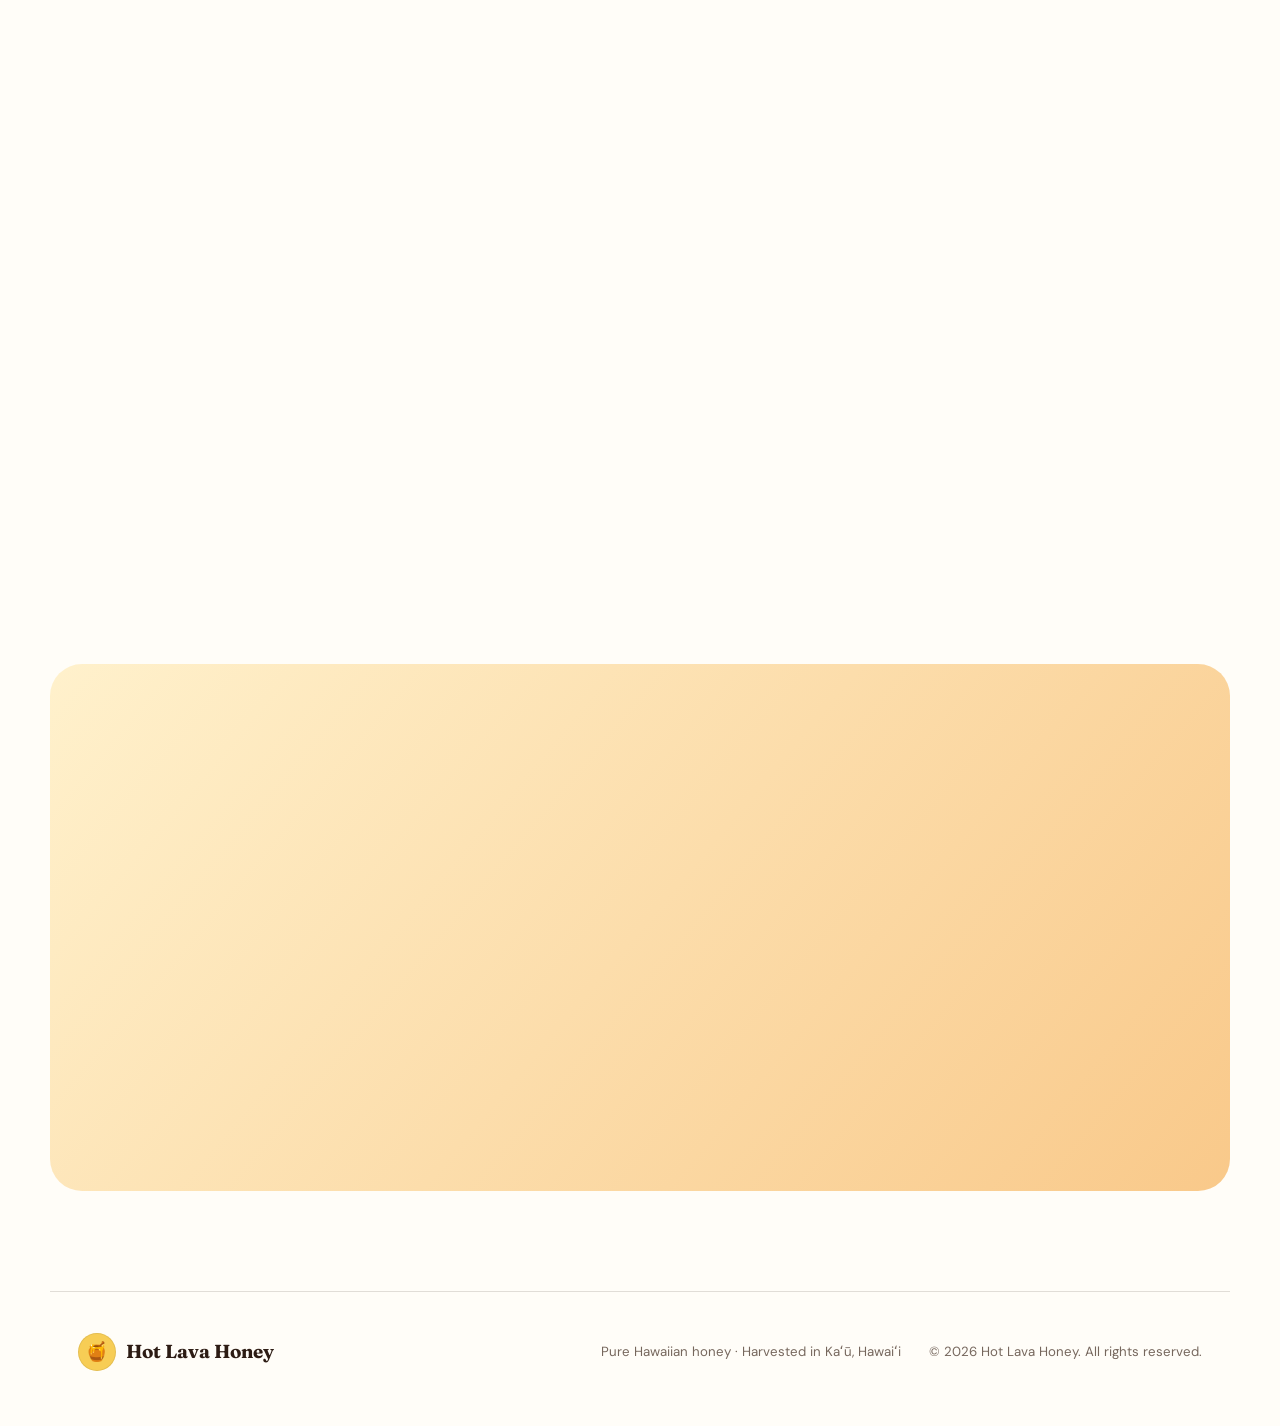
==== commit 49e70aa6: "Show Golden Label Sakura photo across site" ====
--- a/index.html
+++ b/index.html
@@ -145,7 +145,7 @@
         <article><span>🥄</span><h3>Whipped Honey</h3><p>8 ounce pure raw whipped honey · $14.00</p></article>
         <article><span>🐻</span><h3>Meli Bears</h3><p>2 ounce favors · $3.75 each or five for $15.50</p></article>
         <article><span>🎁</span><h3>Mini Gifts</h3><p>1.5 ounce glass “Omiyage” bottles · $3.50 each</p></article>
-        <article><span>🌸</span><h3>Golden Sakura Label</h3><p>12 fluid ounce bottle · $26.80</p></article>
+        <article class="sakura-product-card"><img class="uses-product-photo" src="hot-lava-golden-sakura-label.jpg?v=20260902-visible" width="960" height="1440" alt="Hot Lava Honey Golden Label Sakura artwork featuring a woman with a fan, honeybees and red ʻōhiʻa lehua blossoms" loading="eager" decoding="async" fetchpriority="high" /><h3>Golden Label Sakura</h3><p>12 fluid ounce bottle · $26.80</p></article>
       </div>
       <div class="hero-actions">
         <a class="button button-primary" href="order.html">View Merchandise &amp; Order</a>
--- a/styles.css
+++ b/styles.css
@@ -70,7 +70,7 @@
 .light{color:#f1c36b}.place-copy p:last-child{color:#d4d9d1;font-size:1.08rem;max-width:590px}
 .place-stats{display:grid;grid-template-columns:repeat(3,1fr);gap:12px}
 .place-stats div{border-top:1px solid rgba(255,255,255,.25);padding-top:20px}.place-stats strong{display:block;font-family:"Fraunces",serif;font-size:1.7rem}.place-stats span{font-size:.82rem;color:#c9d0c5}
-.uses-section{max-width:1120px;margin:auto;padding:110px 28px}.uses-section>h2{max-width:600px}.uses-grid{display:grid;grid-template-columns:repeat(4,1fr);gap:18px;margin-top:45px}.uses-grid article{padding:28px;border:1px solid var(--line);border-radius:22px;background:#fff}.uses-grid article>span{font-size:2rem}.uses-grid p{font-size:.91rem;color:var(--muted);margin-bottom:0}
+.uses-section{max-width:1120px;margin:auto;padding:110px 28px}.uses-section>h2{max-width:600px}.uses-grid{display:grid;grid-template-columns:repeat(4,1fr);gap:18px;margin-top:45px}.uses-grid article{padding:28px;border:1px solid var(--line);border-radius:22px;background:#fff}.uses-grid article>span{font-size:2rem}.uses-grid p{font-size:.91rem;color:var(--muted);margin-bottom:0}.uses-product-photo{display:block;width:100%;height:auto;aspect-ratio:2/3;margin:0 0 18px;border-radius:16px;object-fit:contain;background:#fff8e9;box-shadow:0 8px 22px rgba(91,57,25,.14)}
 .cta{max-width:1180px;margin:0 auto 100px;padding:64px;background:linear-gradient(130deg,#fff1cc,#f9c98a);border-radius:32px;display:grid;grid-template-columns:1.25fr .75fr;gap:70px;align-items:center}.cta>div>p:last-child{color:#6d584a;max-width:620px}.contact-card{background:rgba(255,255,255,.66);backdrop-filter:blur(8px);padding:24px;border-radius:22px;border:1px solid rgba(255,255,255,.7)}.contact-line{display:flex;justify-content:space-between;gap:20px;padding:14px 4px;border-bottom:1px solid rgba(45,28,20,.12)}.contact-line span{color:var(--muted);font-size:.82rem}.contact-line strong{text-align:right;font-size:.94rem}.full{width:100%;margin-top:18px}
 footer{max-width:1180px;margin:auto;padding:36px 28px 50px;border-top:1px solid var(--line);display:grid;grid-template-columns:1fr auto auto;gap:28px;align-items:center;font-size:.83rem;color:var(--muted)}.footer-brand{color:var(--ink)}
 @media(max-width:900px){
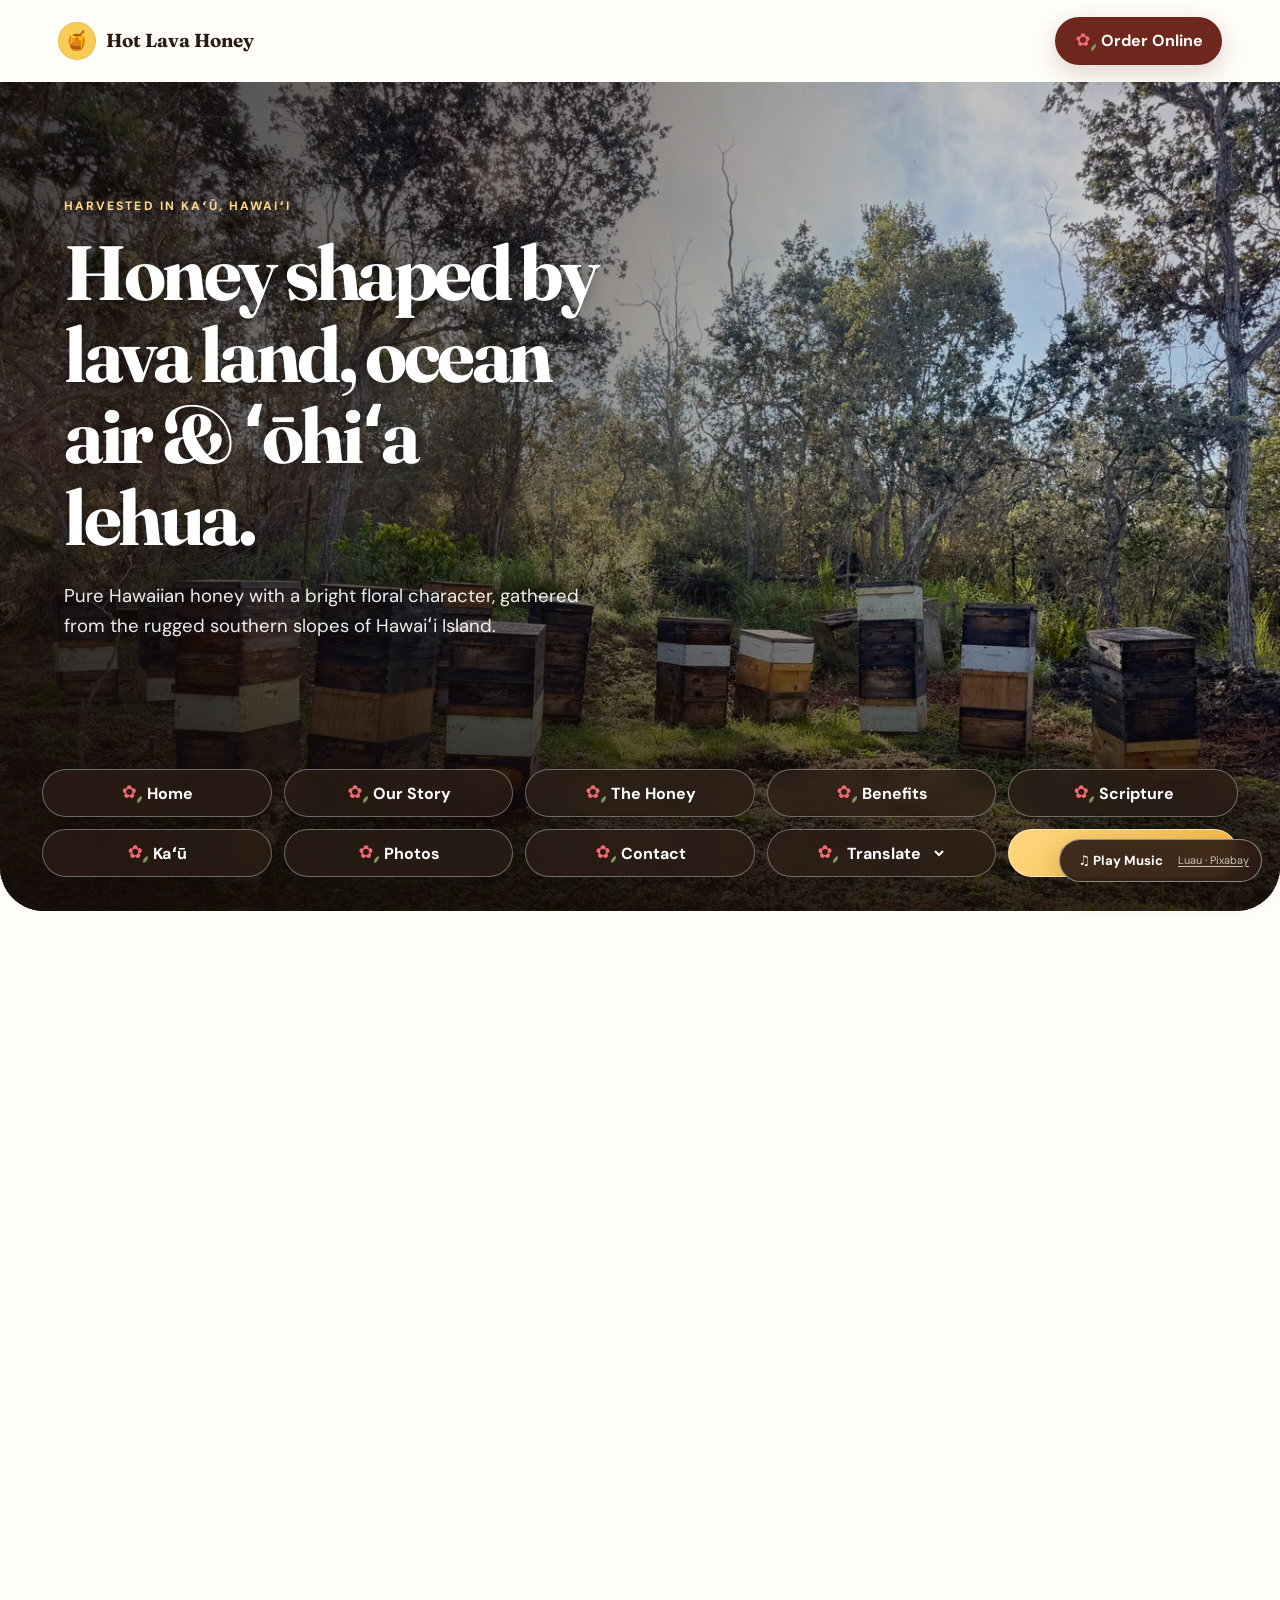
==== commit 73252f75: "Show tiered Omiyage jars in home photo gallery" ====
--- a/index.html
+++ b/index.html
@@ -168,9 +168,9 @@
           <img src="67298B7D-8E40-40AB-A45B-10557E728C44.png" alt="Three hand-finished Hot Lava Honey jars with red-and-white cloth covers and raffia bows" loading="lazy" decoding="async" />
           <figcaption><strong>Ready to share</strong><span>Hand-finished jars of pure Hawaiian honey.</span></figcaption>
         </figure>
-        <figure>
-          <img src="honey-jar-closeup.jpeg" alt="Close-up of a jar of Hot Lava Honey pure ʻōhiʻa lehua honey" loading="lazy" decoding="async" />
-          <figcaption><strong>Pure ʻōhiʻa lehua</strong><span>Golden honey with a distinctly local identity.</span></figcaption>
+        <figure class="omiyage-gallery">
+          <img src="hot-lava-omiyage-sunset.jpg" alt="Six blue gingham covered Hot Lava Honey Omiyage mini jars arranged in tiers against a pink Kaʻū sunset" loading="lazy" decoding="async" />
+          <figcaption><strong>Omiyage gifts</strong><span>Blue gingham mini jars dressed by hand for sharing.</span></figcaption>
         </figure>
         <figure>
           <img src="golden-honey-jars.jpeg" alt="Rows of clear jars filled with golden Hot Lava Honey" loading="lazy" decoding="async" />
--- a/styles.css
+++ b/styles.css
@@ -98,6 +98,7 @@
 .photo-grid figure{margin:0;position:relative;overflow:hidden;border-radius:24px;background:#eee;box-shadow:0 12px 35px rgba(53,34,20,.09)}
 .photo-grid .photo-large{grid-row:1/3}
 .photo-grid img{width:100%;height:100%;display:block;object-fit:cover;transition:transform .45s ease}
+.photo-grid .omiyage-gallery img{object-fit:contain;background:#f4dfc4}
 .photo-grid figure:hover img{transform:scale(1.025)}
 .photo-grid figcaption{position:absolute;inset:auto 14px 14px;padding:12px 14px;border-radius:13px;background:rgba(26,19,14,.78);backdrop-filter:blur(7px);color:#fff;display:flex;flex-direction:column;gap:2px}
 .photo-grid figcaption strong{font-family:"Fraunces",serif;font-size:1.05rem}
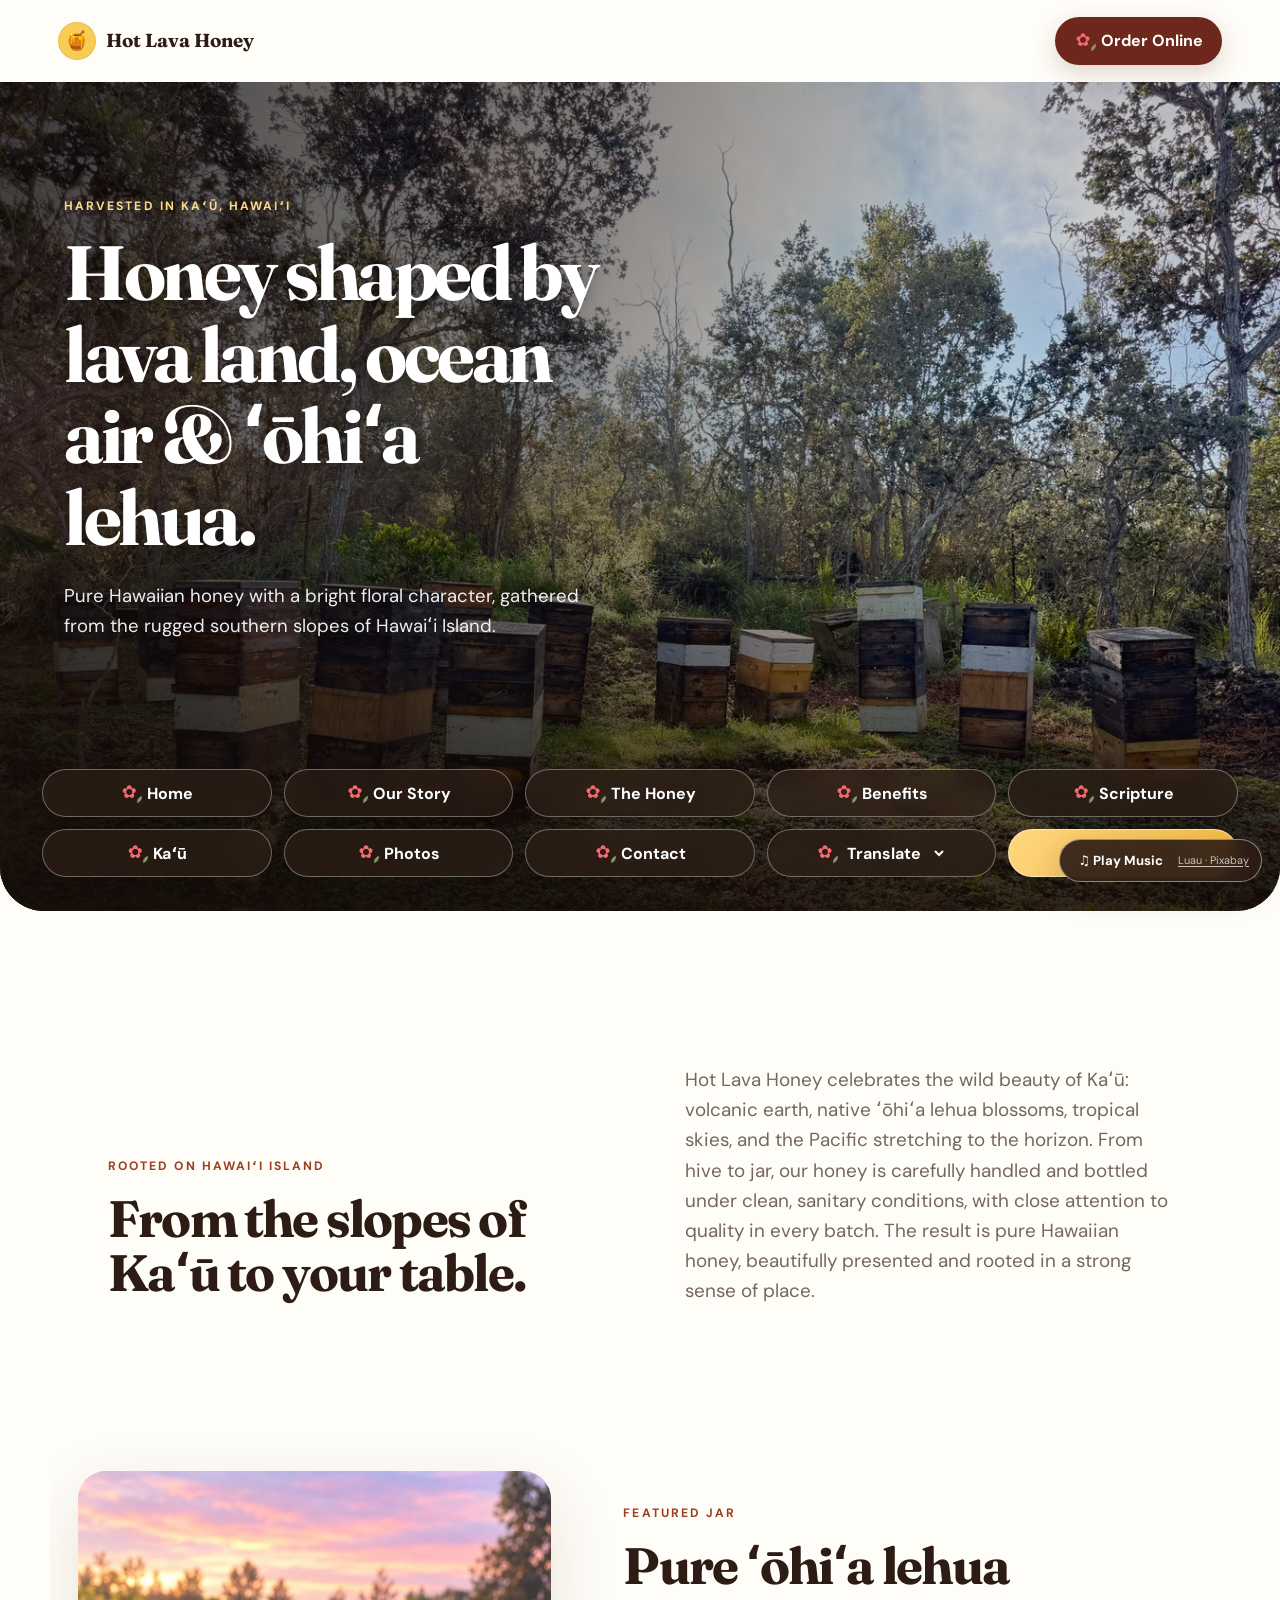
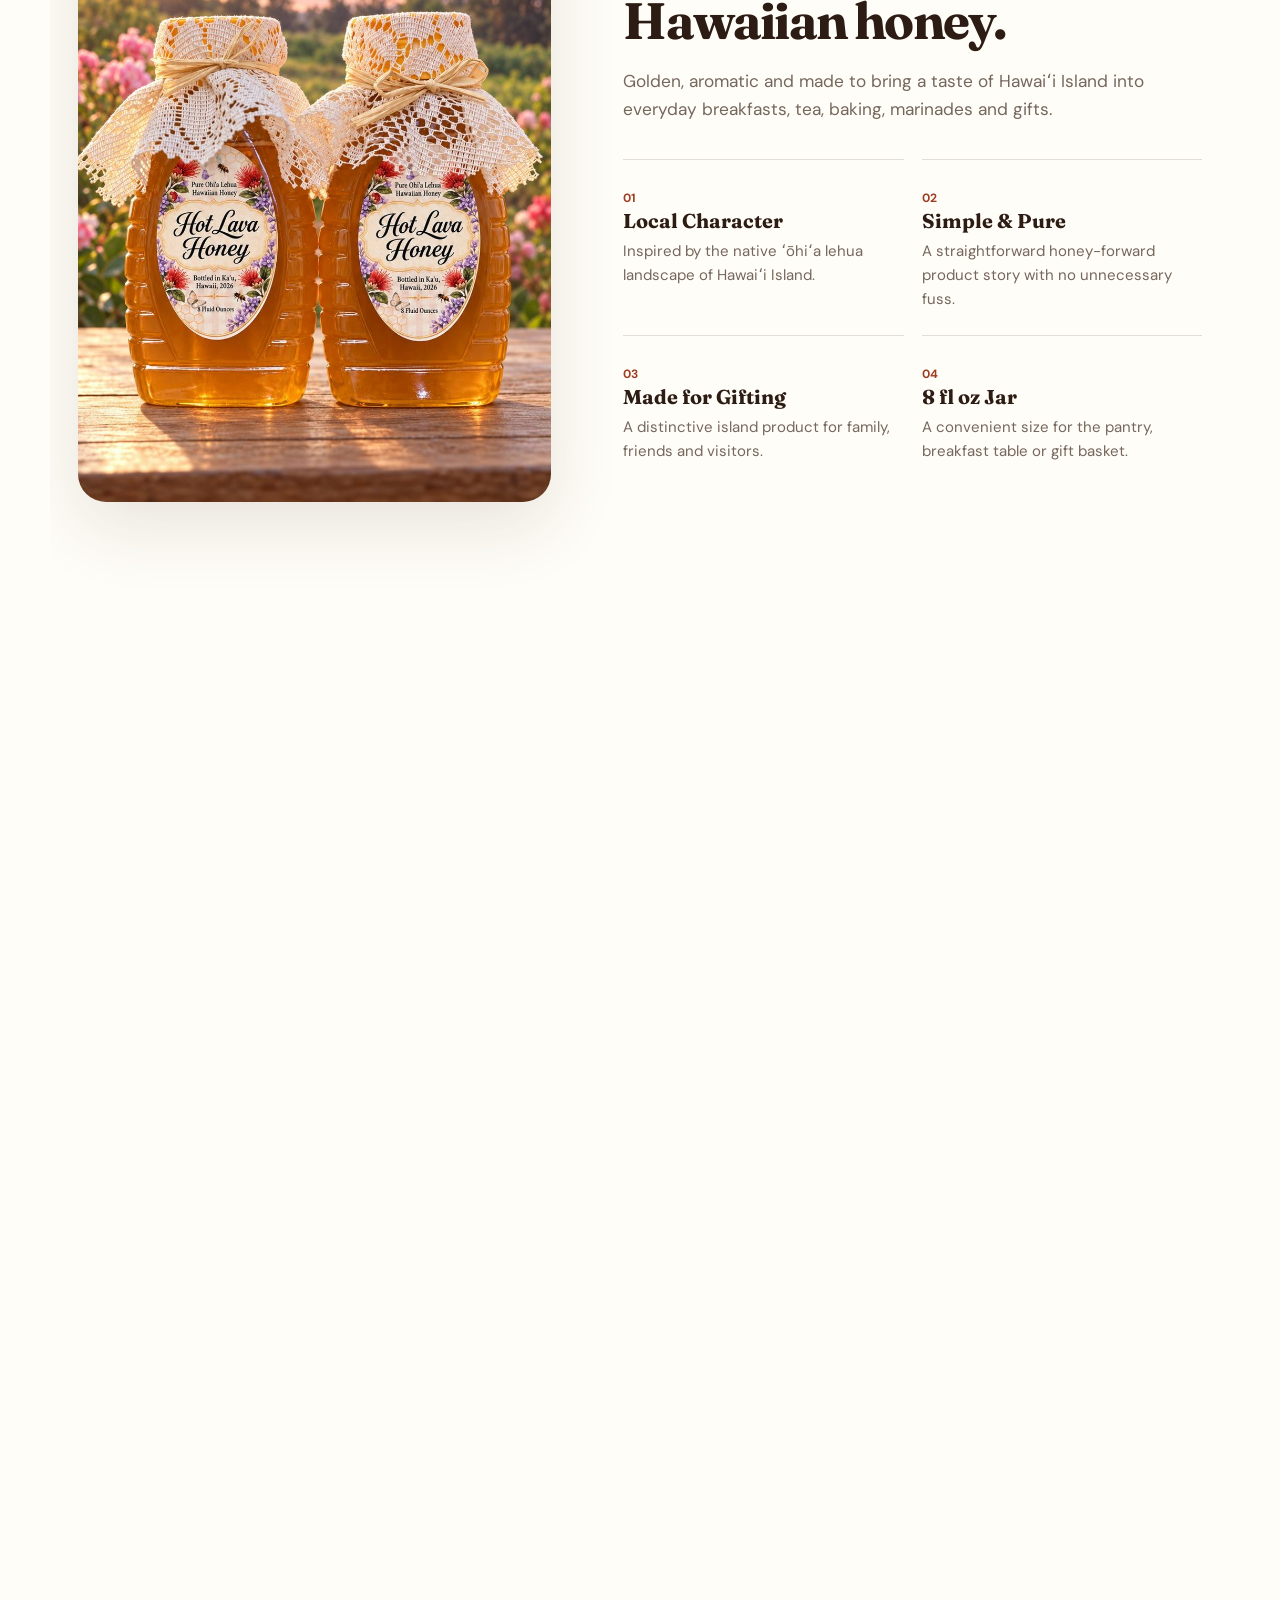
==== commit 7ab21b8d: "Feature lace covered 8 oz honey bottles on homepage" ====
--- a/index.html
+++ b/index.html
@@ -120,7 +120,7 @@
     </section>
     <section class="product-section" id="honey">
       <figure class="product-photo-card">
-        <img src="hot-lava-honey-featured-retouched.jpg" loading="lazy" decoding="async" alt="Polished Hot Lava Honey jar with a smooth illustrated label, red-and-white cloth cover and natural raffia bow" />
+        <img src="hot-lava-ohia-8oz-sunset.jpg" loading="lazy" decoding="async" alt="Two 8-ounce Hot Lava Honey ʻōhiʻa lehua bottles with ivory lace covers against a pink Kaʻū sunset" />
       </figure>
       <div class="product-copy">
         <p class="eyebrow">Featured Jar</p>
--- a/styles.css
+++ b/styles.css
@@ -87,7 +87,7 @@
 .hero-photo-wrap{height:620px;position:relative;min-width:0;display:grid;place-items:center;padding:18px}
 .hero-label-photo{width:min(100%,560px);max-height:590px;object-fit:contain;border-radius:34px;box-shadow:0 28px 70px rgba(54,25,9,.28);transform:rotate(0deg);border:1px solid rgba(255,255,255,.5)}
 .product-photo-card{margin:0;position:relative;overflow:hidden;border-radius:var(--radius);box-shadow:var(--shadow);min-height:610px;background:#efe3ca}
-.product-photo-card img{width:100%;height:610px;display:block;object-fit:cover}
+.product-photo-card img{width:100%;height:auto;display:block;object-fit:contain}
 .product-photo-card figcaption{position:absolute;left:20px;right:20px;bottom:20px;padding:13px 16px;border-radius:14px;background:rgba(29,19,13,.78);backdrop-filter:blur(8px);color:white;font-size:.86rem}
 .photo-story{max-width:1180px;margin:0 auto;padding:15px 28px 120px}
 .photo-story-heading{display:grid;grid-template-columns:1fr 1fr;gap:60px;align-items:end;margin-bottom:38px}
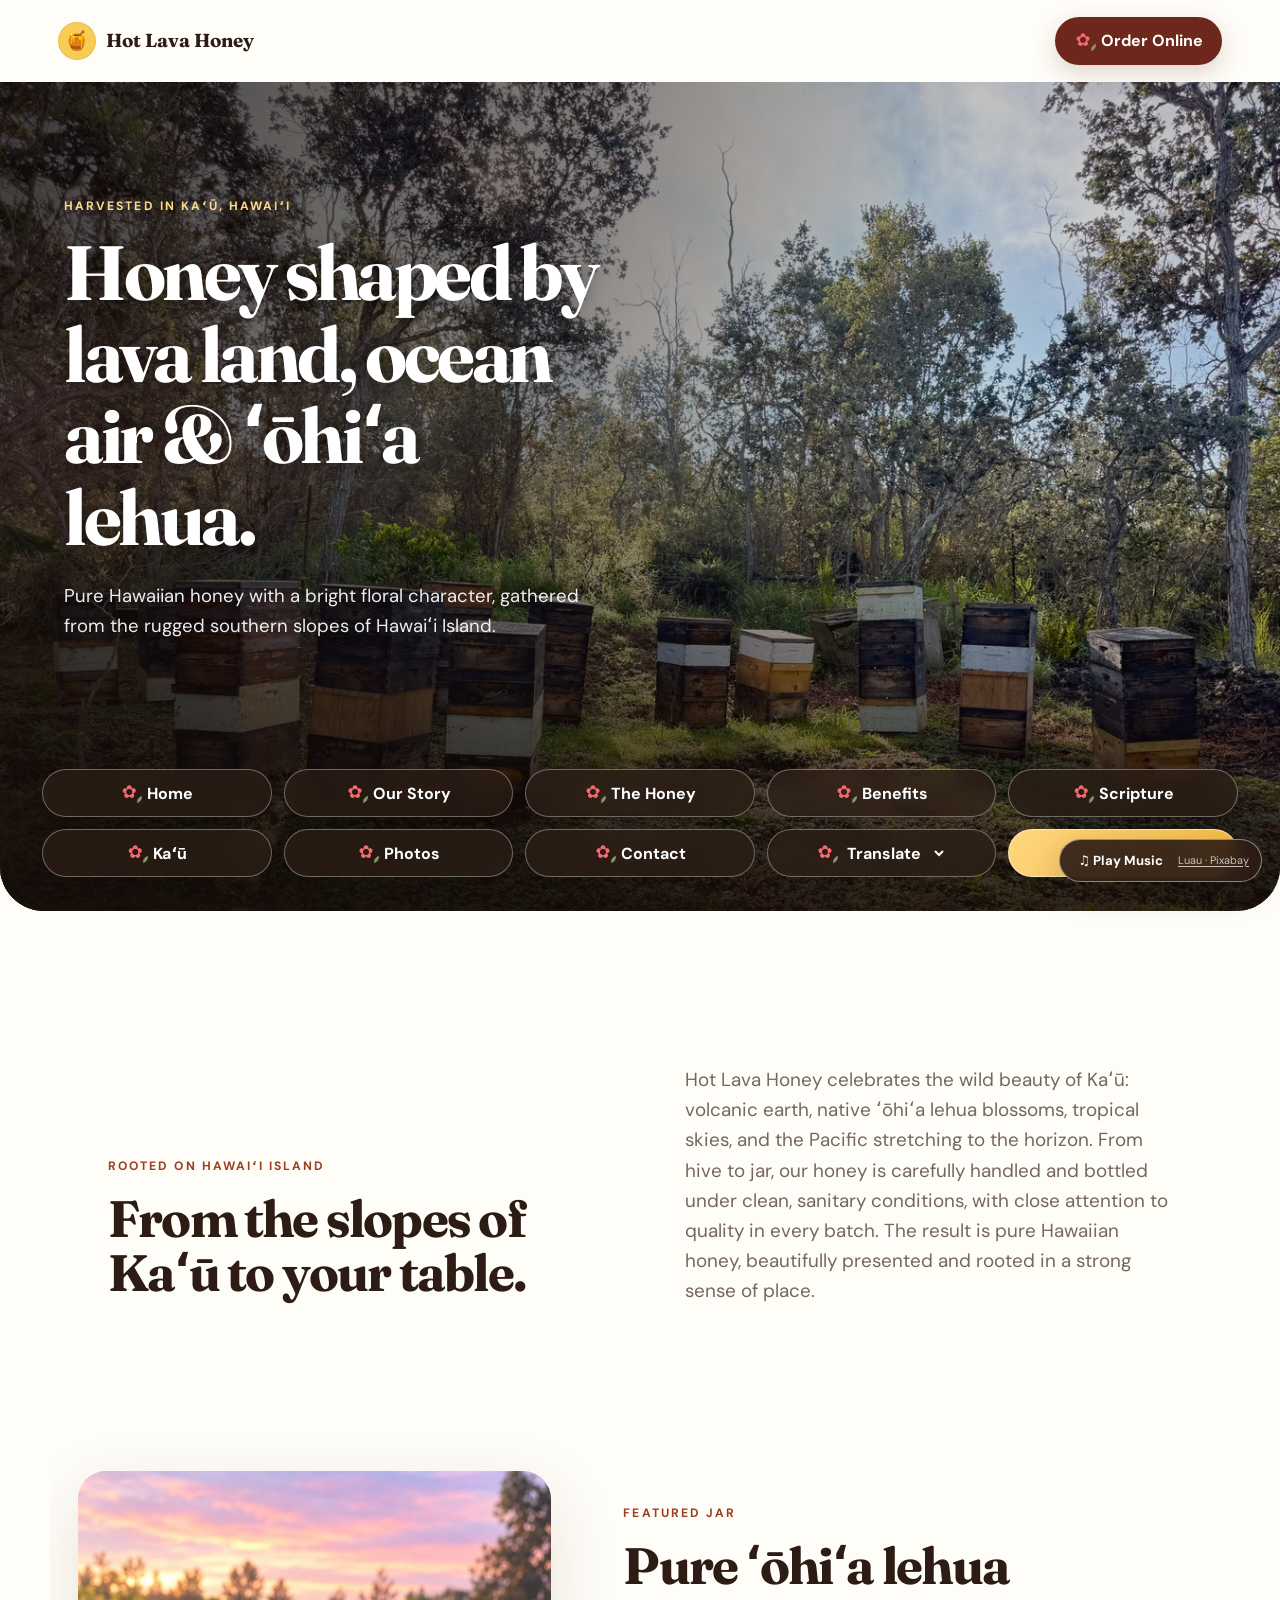
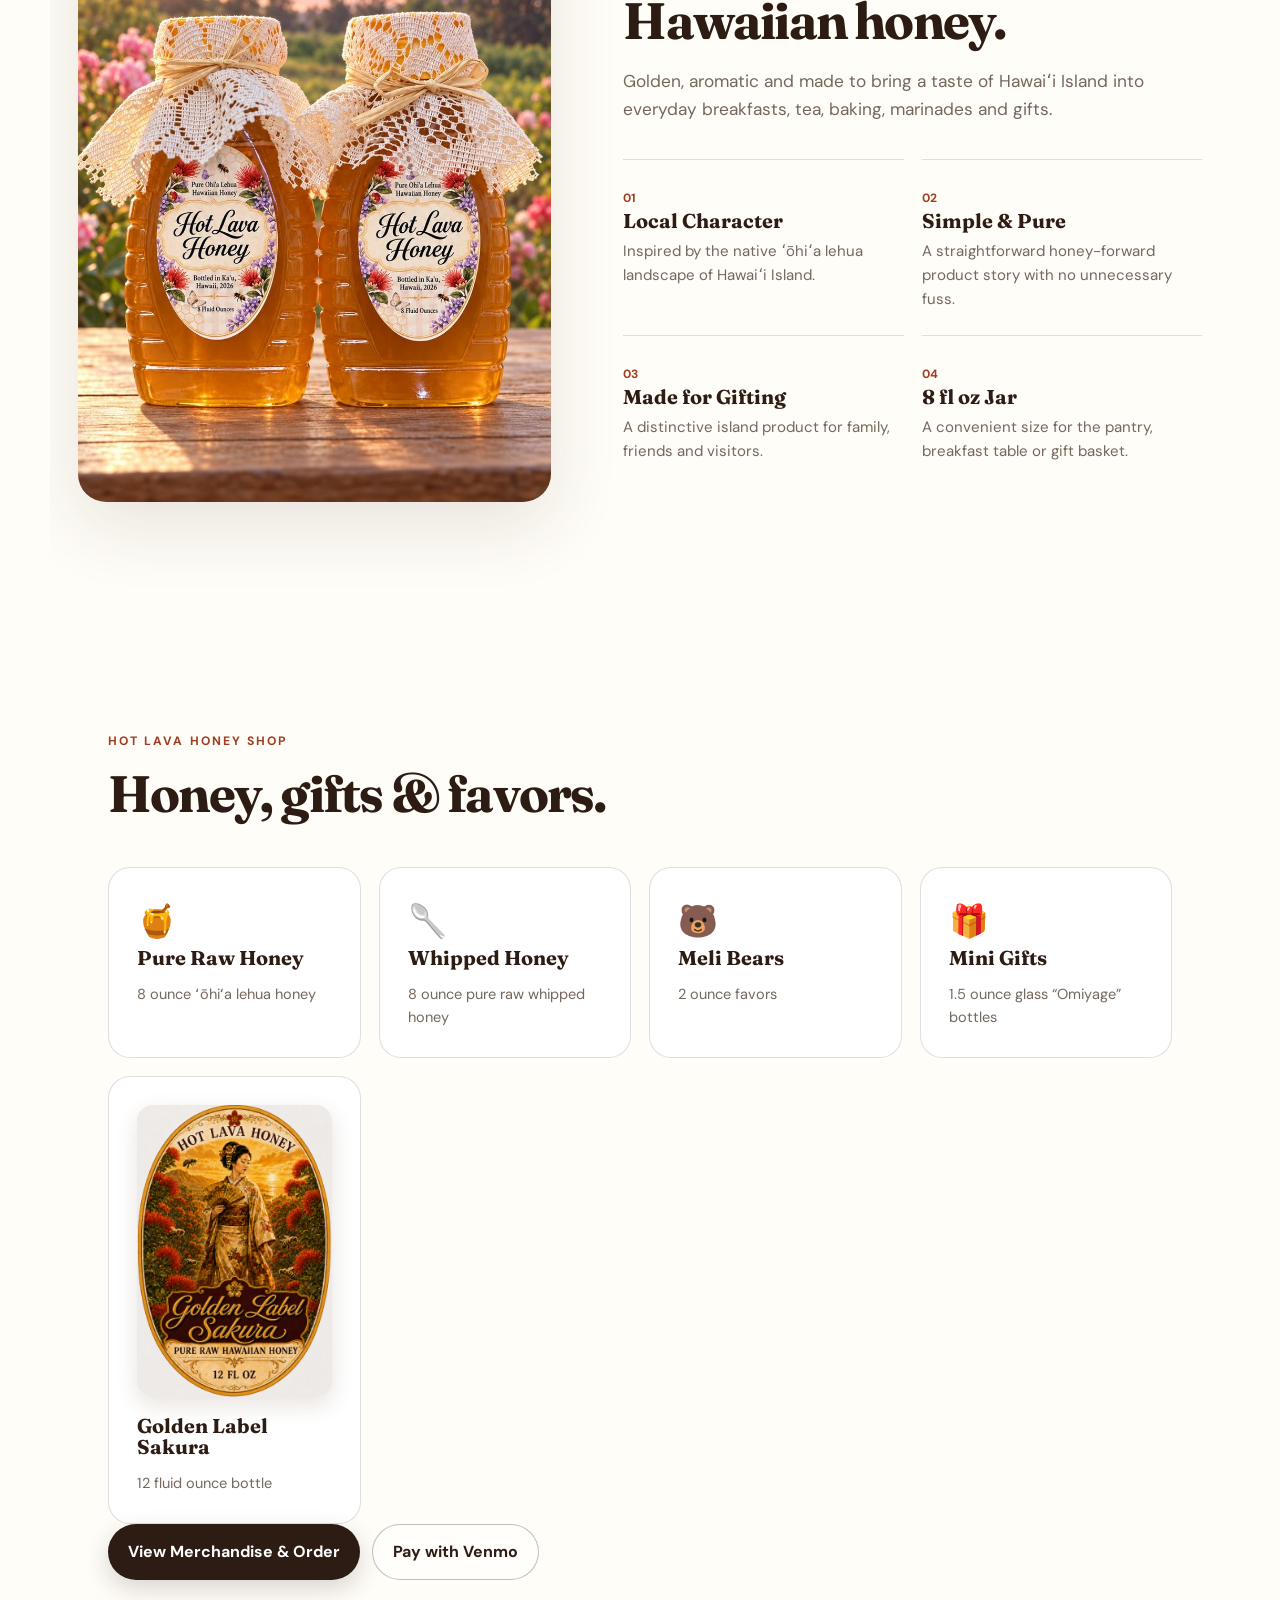
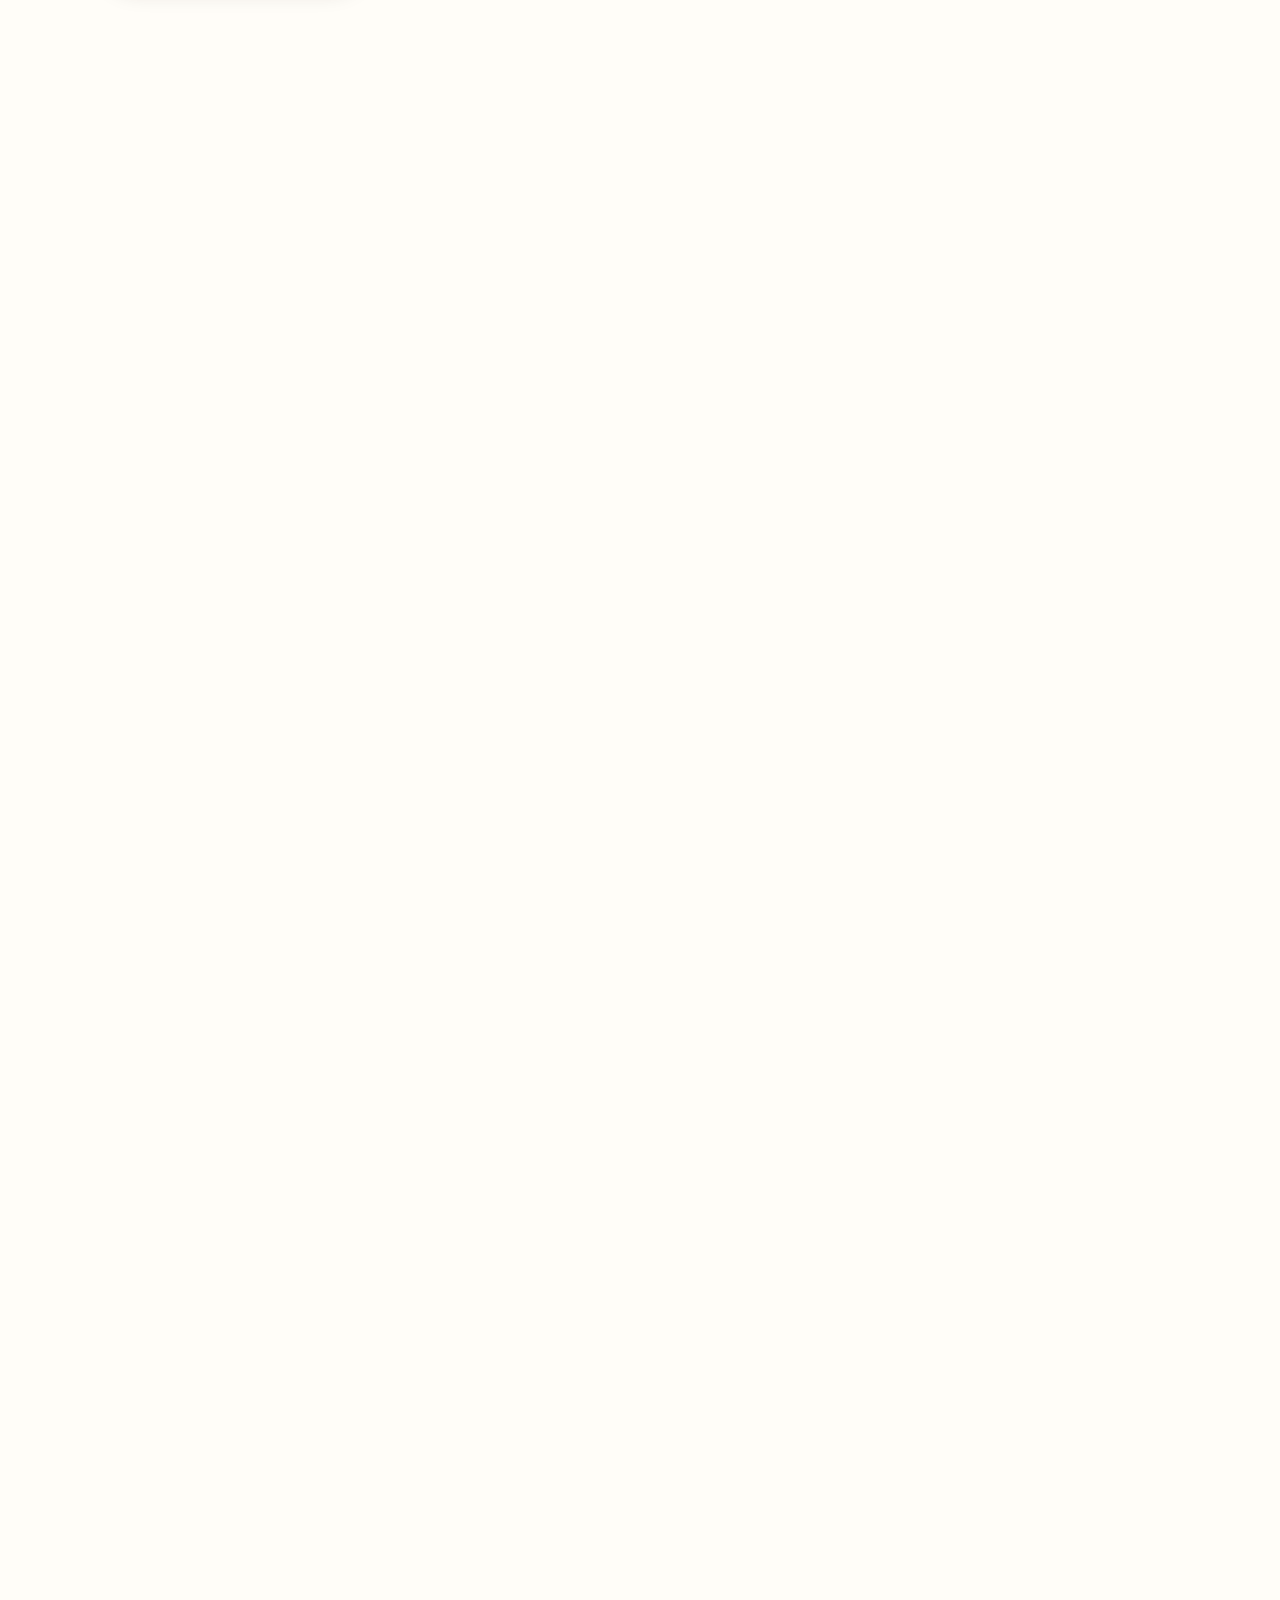
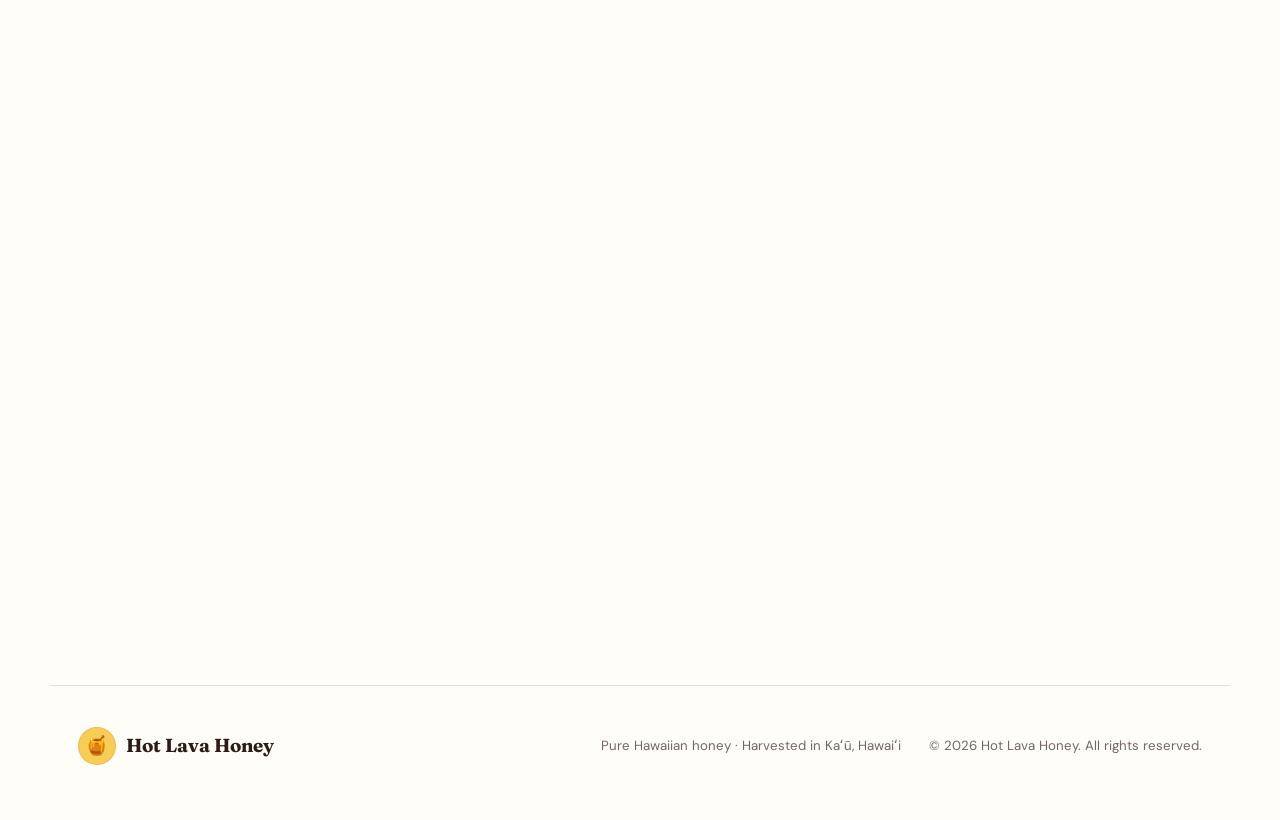
==== commit 5144c909: "Simplify homepage after gifting and remove homepage prices" ====
--- a/index.html
+++ b/index.html
@@ -86,7 +86,7 @@
         <a class="hero-nav-button" href="scripture.html"><span class="ohia-nav-flower" aria-hidden="true">✿</span><span>Scripture</span></a>
         <a class="hero-nav-button" href="#kau"><span class="ohia-nav-flower" aria-hidden="true">✿</span><span>Kaʻū</span></a>
         <a class="hero-nav-button" href="#gallery"><span class="ohia-nav-flower" aria-hidden="true">✿</span><span>Photos</span></a>
-        <a class="hero-nav-button" href="#contact"><span class="ohia-nav-flower" aria-hidden="true">✿</span><span>Contact</span></a>
+        <a class="hero-nav-button" href="order.html"><span class="ohia-nav-flower" aria-hidden="true">✿</span><span>Contact</span></a>
         <label class="hero-nav-button hero-language-picker" for="language-select">
           <span class="ohia-nav-flower" aria-hidden="true">✿</span>
           <span class="sr-only">Translate this website</span>
@@ -141,11 +141,11 @@
       <p class="eyebrow">Hot Lava Honey Shop</p>
       <h2>Honey, gifts &amp; favors.</h2>
       <div class="uses-grid">
-        <article><span>🍯</span><h3>Pure Raw Honey</h3><p>8 ounce ʻōhiʻa lehua honey · $12.60</p></article>
-        <article><span>🥄</span><h3>Whipped Honey</h3><p>8 ounce pure raw whipped honey · $14.00</p></article>
-        <article><span>🐻</span><h3>Meli Bears</h3><p>2 ounce favors · $3.75 each or five for $15.50</p></article>
-        <article><span>🎁</span><h3>Mini Gifts</h3><p>1.5 ounce glass “Omiyage” bottles · $3.50 each</p></article>
-        <article class="sakura-product-card"><img class="uses-product-photo" src="hot-lava-golden-sakura-label.jpg?v=20260902-visible" width="960" height="1440" alt="Hot Lava Honey Golden Label Sakura artwork featuring a woman with a fan, honeybees and red ʻōhiʻa lehua blossoms" loading="eager" decoding="async" fetchpriority="high" /><h3>Golden Label Sakura</h3><p>12 fluid ounce bottle · $26.80</p></article>
+        <article><span>🍯</span><h3>Pure Raw Honey</h3><p>8 ounce ʻōhiʻa lehua honey</p></article>
+        <article><span>🥄</span><h3>Whipped Honey</h3><p>8 ounce pure raw whipped honey</p></article>
+        <article><span>🐻</span><h3>Meli Bears</h3><p>2 ounce favors</p></article>
+        <article><span>🎁</span><h3>Mini Gifts</h3><p>1.5 ounce glass “Omiyage” bottles</p></article>
+        <article class="sakura-product-card"><img class="uses-product-photo" src="hot-lava-golden-sakura-label.jpg?v=20260902-visible" width="960" height="1440" alt="Hot Lava Honey Golden Label Sakura artwork featuring a woman with a fan, honeybees and red ʻōhiʻa lehua blossoms" loading="eager" decoding="async" fetchpriority="high" /><h3>Golden Label Sakura</h3><p>12 fluid ounce bottle</p></article>
       </div>
       <div class="hero-actions">
         <a class="button button-primary" href="order.html">View Merchandise &amp; Order</a>
@@ -244,20 +244,6 @@
       </div>
     </section>
 
-    <section class="cta" id="contact">
-      <div>
-        <p class="eyebrow">Order & Contact</p>
-        <h2>Bring home a jar of Hot Lava Honey.</h2>
-        <p>For orders, availability and local pickup information, contact Hot Lava Honey directly.</p>
-      </div>
-      <div class="contact-card">
-        <a class="contact-line" href="tel:+18083826032"><span>Phone</span><strong>808-382-6032</strong></a>
-        <div class="contact-line"><span>Mail</span><strong>P.O. Box 6178<br>Ocean View, HI 96737</strong></div>
-        <a class="button button-primary full" href="order.html">Order Online</a>
-        <a class="button button-secondary full" href="https://www.venmo.com/u/hotlavahoney" target="_blank" rel="noopener noreferrer">Pay with Venmo</a>
-        <a class="button button-secondary full" href="tel:+18083826032">Call Hot Lava Honey</a>
-      </div>
-    </section>
   </main>
 
   <footer>
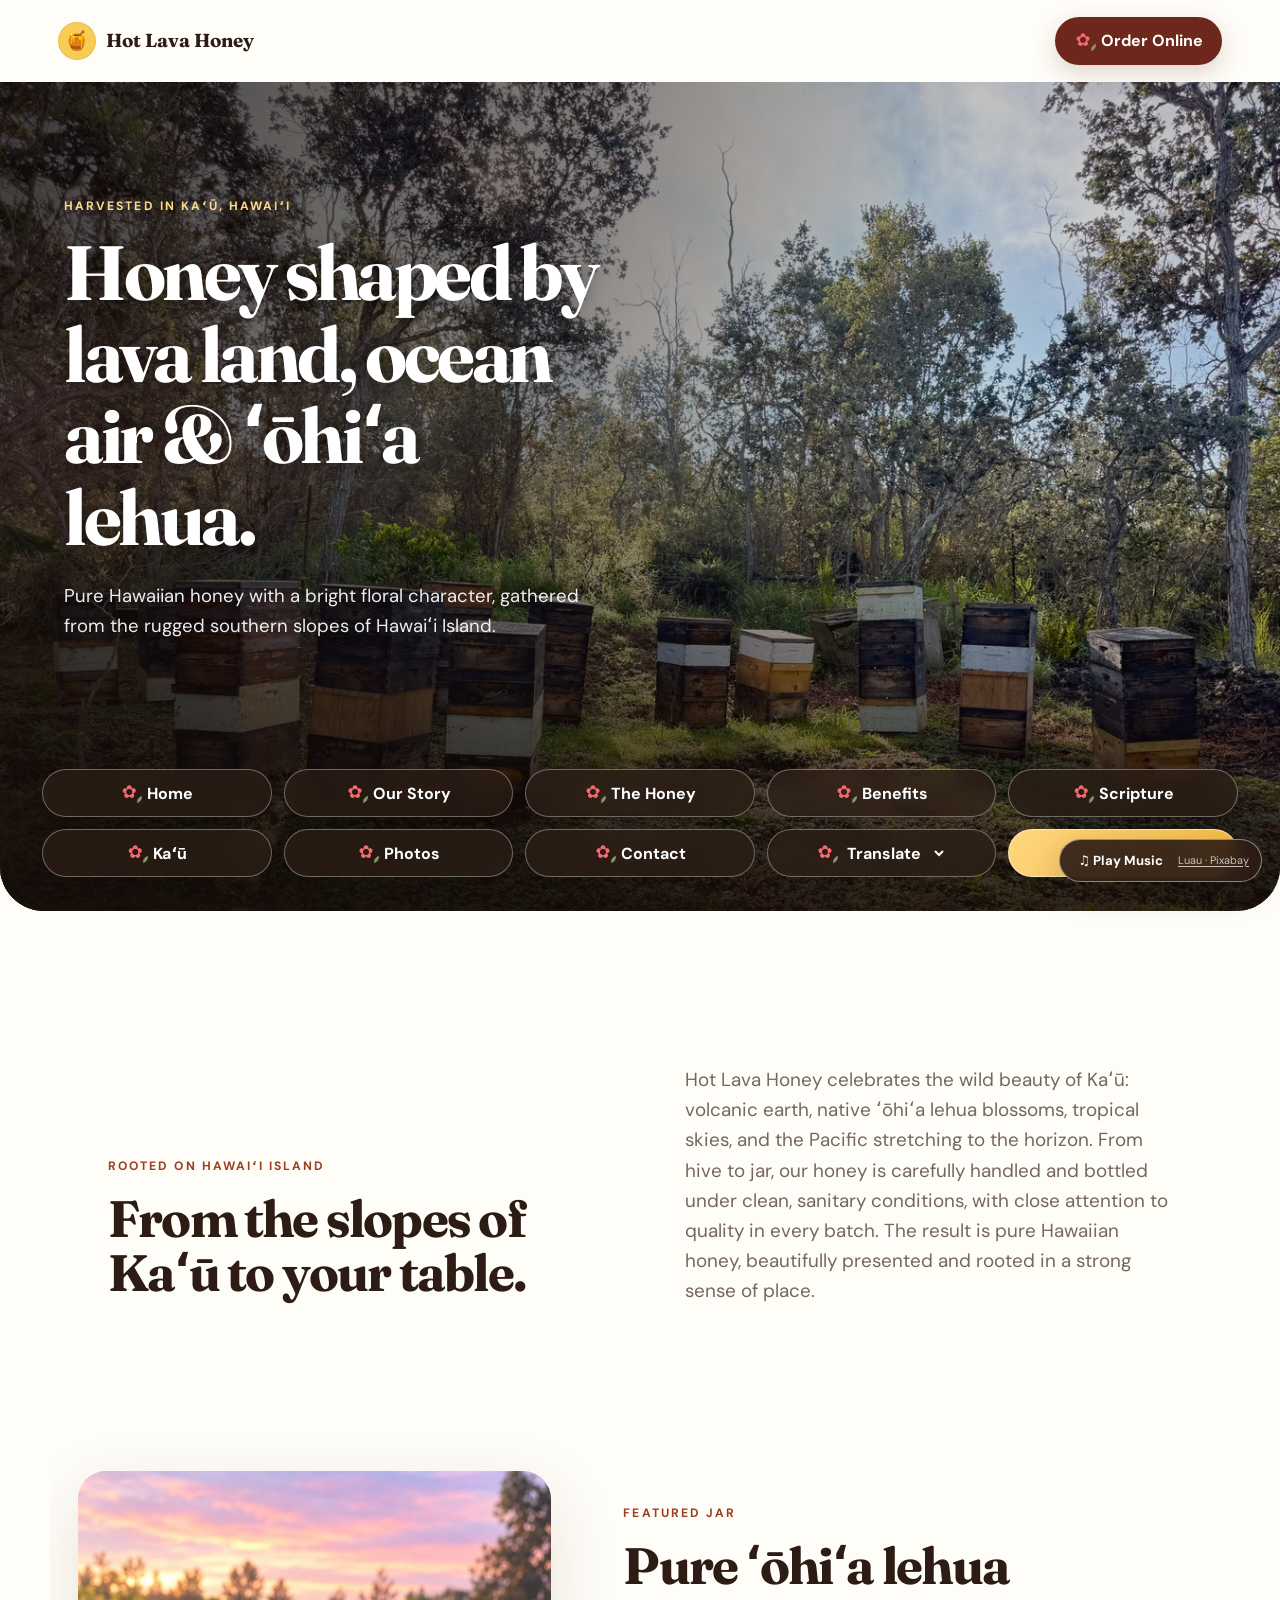
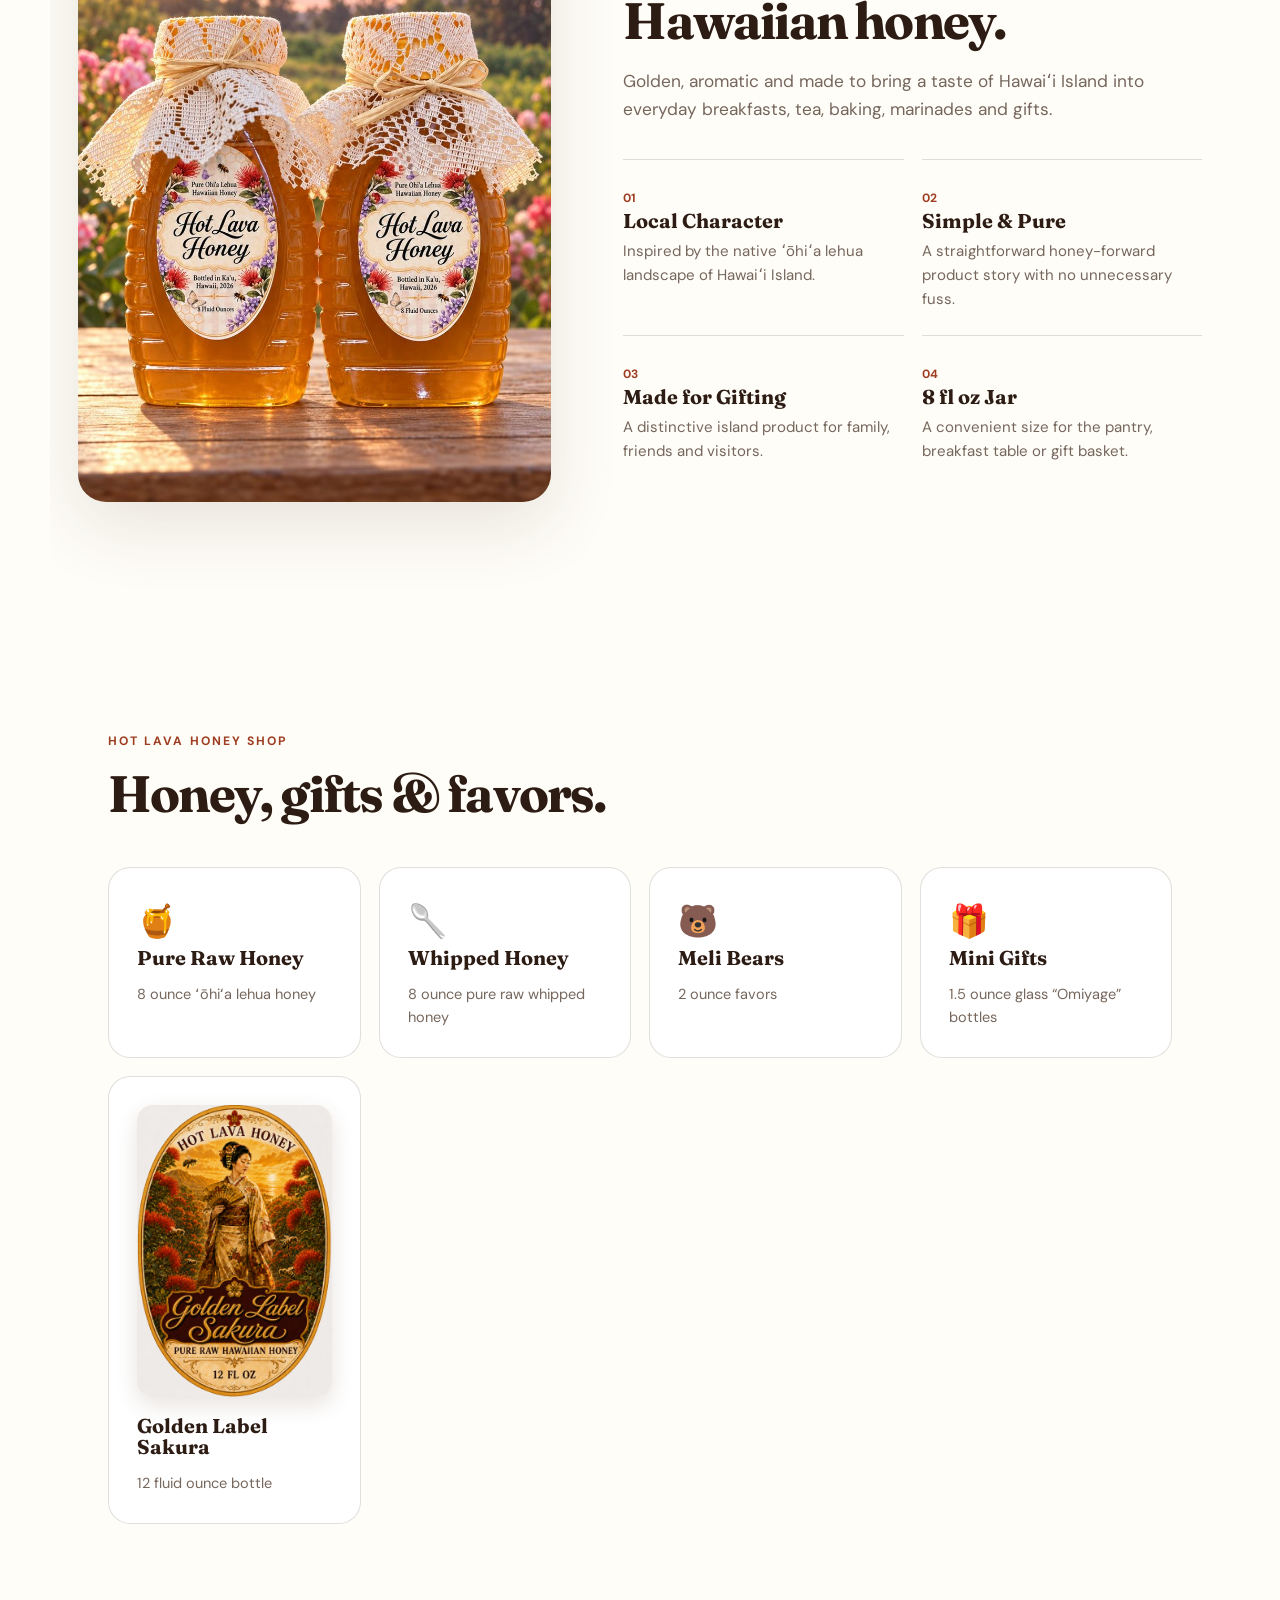
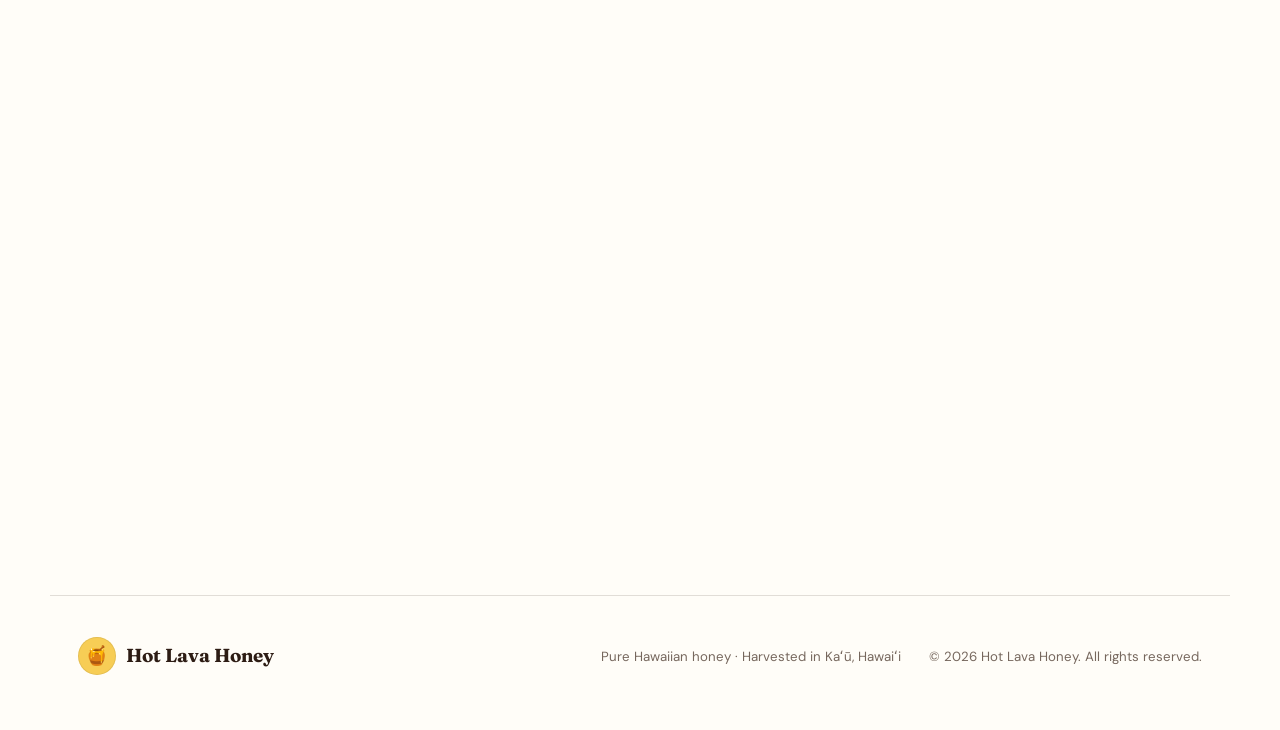
==== commit a1da437d: "Remove homepage merchandise and Venmo buttons" ====
--- a/index.html
+++ b/index.html
@@ -147,10 +147,6 @@
         <article><span>🎁</span><h3>Mini Gifts</h3><p>1.5 ounce glass “Omiyage” bottles</p></article>
         <article class="sakura-product-card"><img class="uses-product-photo" src="hot-lava-golden-sakura-label.jpg?v=20260902-visible" width="960" height="1440" alt="Hot Lava Honey Golden Label Sakura artwork featuring a woman with a fan, honeybees and red ʻōhiʻa lehua blossoms" loading="eager" decoding="async" fetchpriority="high" /><h3>Golden Label Sakura</h3><p>12 fluid ounce bottle</p></article>
       </div>
-      <div class="hero-actions">
-        <a class="button button-primary" href="order.html">View Merchandise &amp; Order</a>
-        <a class="button button-secondary" href="https://www.venmo.com/u/hotlavahoney" target="_blank" rel="noopener noreferrer">Pay with Venmo</a>
-      </div>
     </section>
 
     <section class="photo-story" id="gallery">
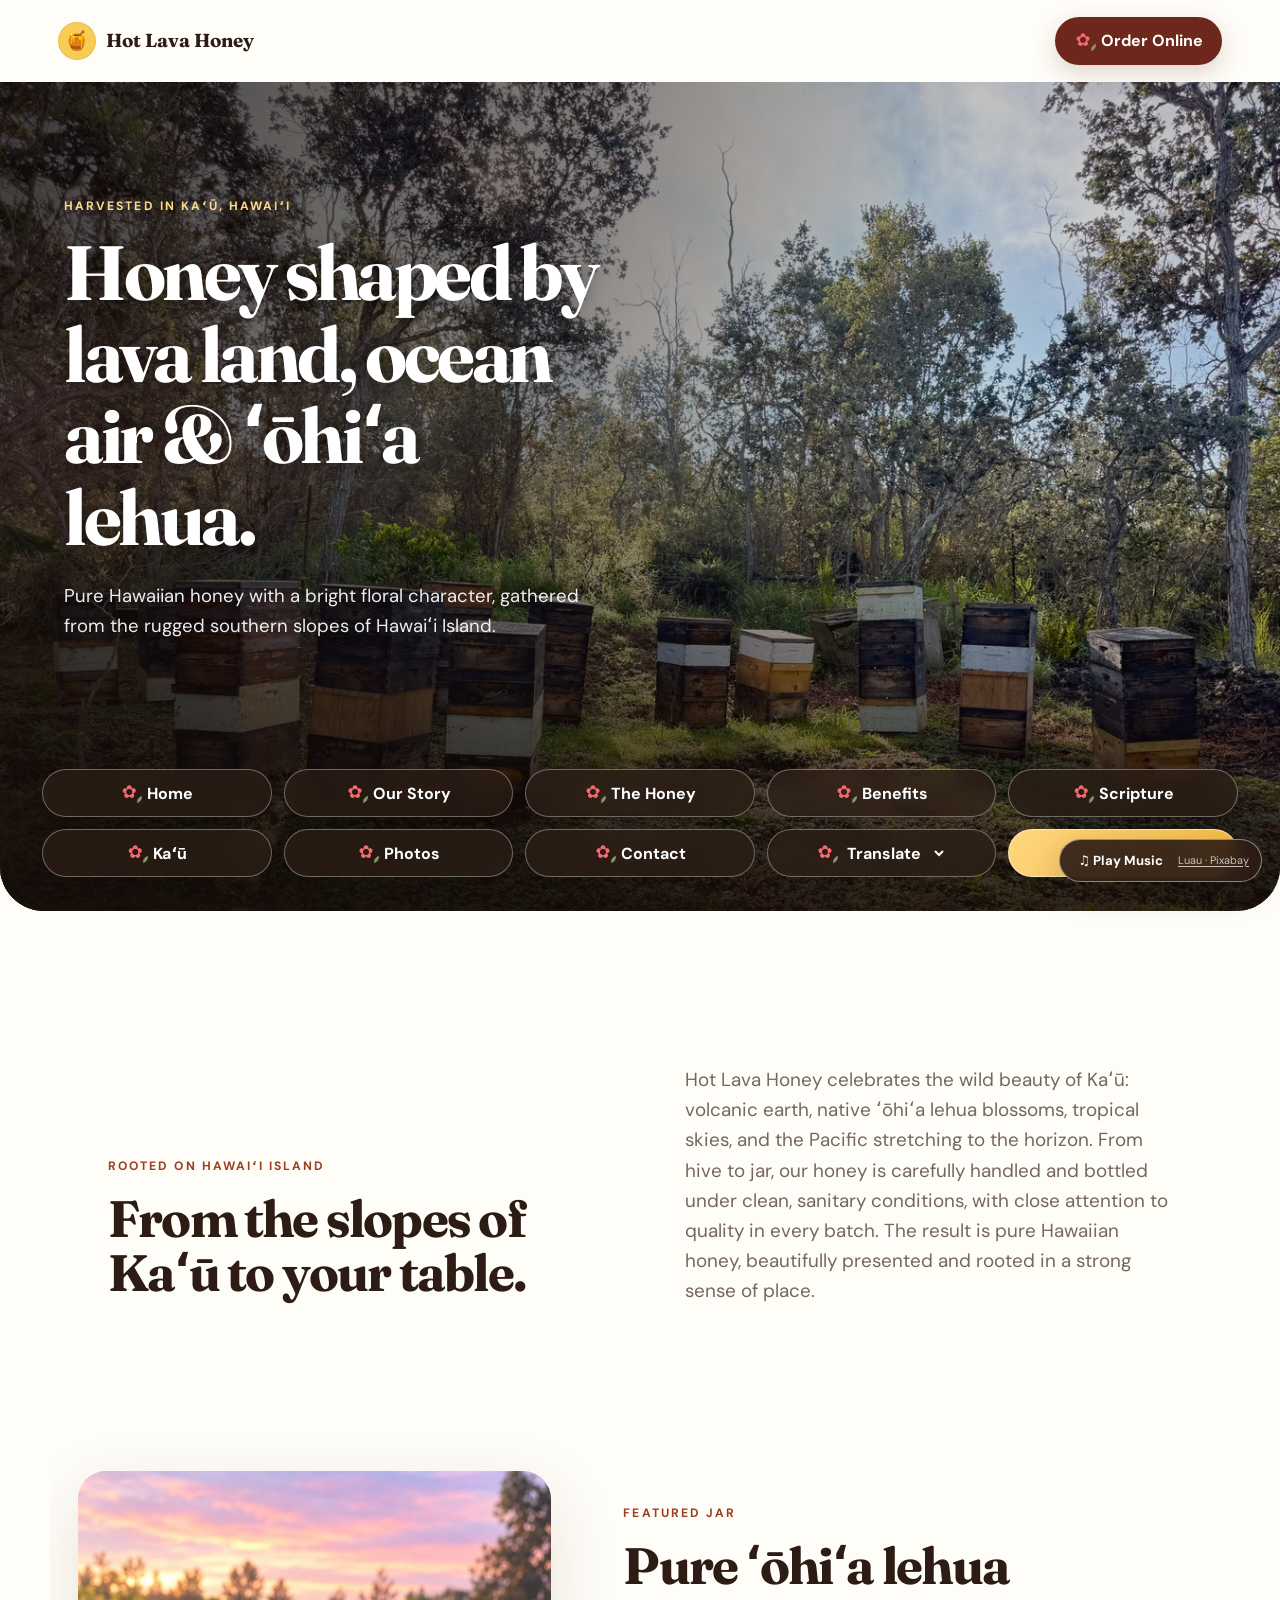
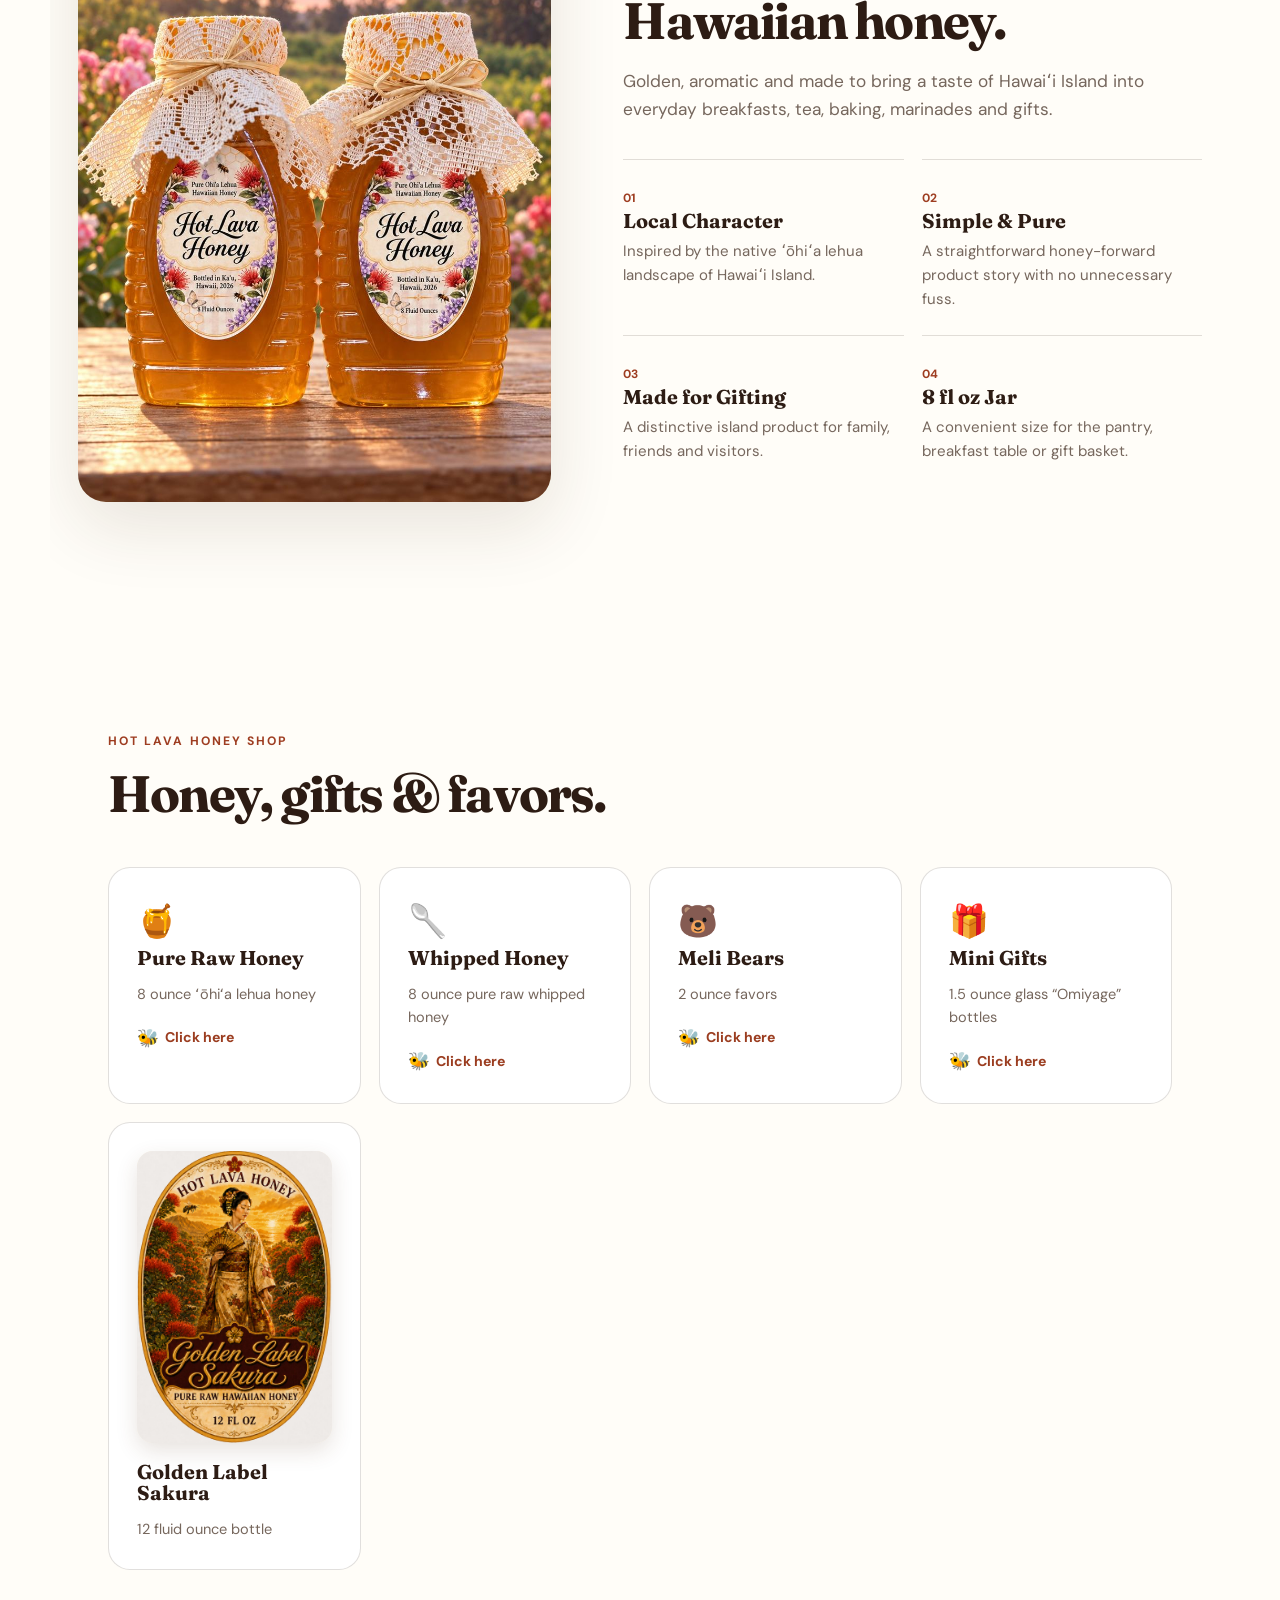
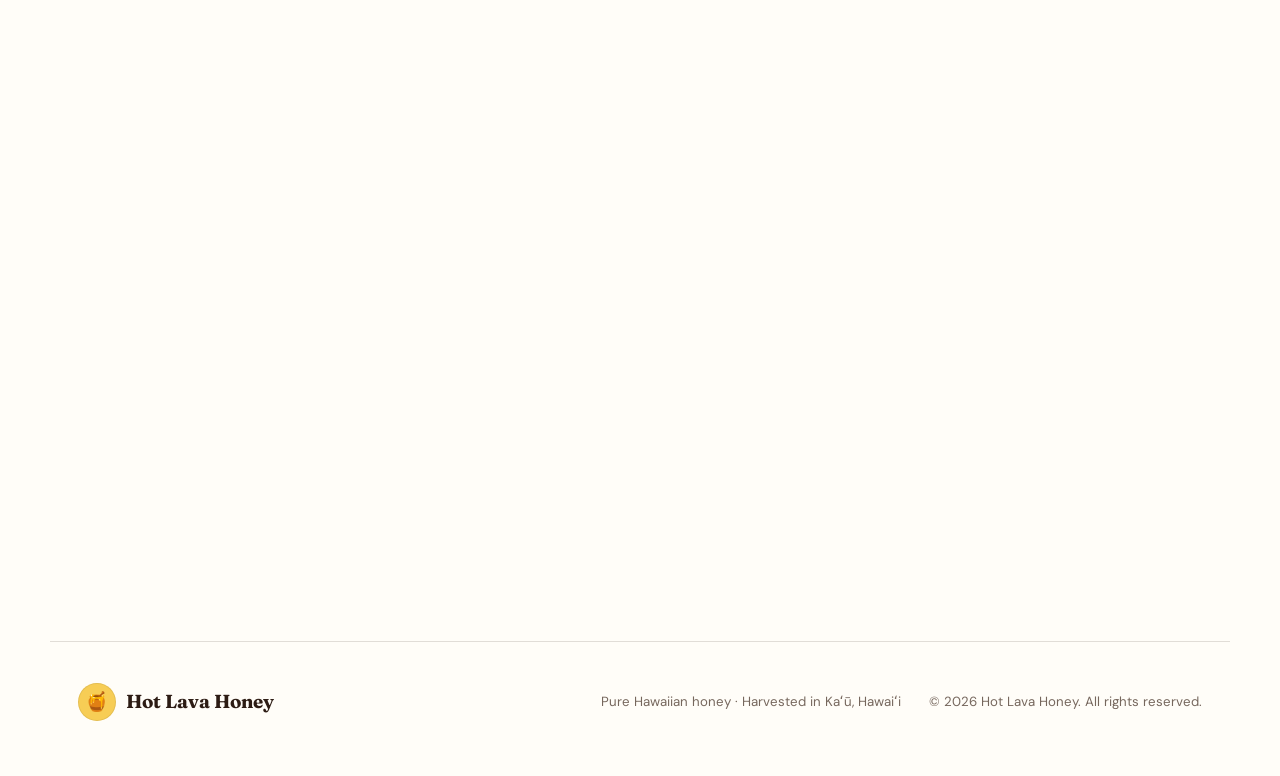
==== commit a5ad68a7: "Add honeybee click cues to homepage product cards" ====
--- a/index.html
+++ b/index.html
@@ -141,10 +141,10 @@
       <p class="eyebrow">Hot Lava Honey Shop</p>
       <h2>Honey, gifts &amp; favors.</h2>
       <div class="uses-grid">
-        <article><span>🍯</span><h3>Pure Raw Honey</h3><p>8 ounce ʻōhiʻa lehua honey</p></article>
-        <article><span>🥄</span><h3>Whipped Honey</h3><p>8 ounce pure raw whipped honey</p></article>
-        <article><span>🐻</span><h3>Meli Bears</h3><p>2 ounce favors</p></article>
-        <article><span>🎁</span><h3>Mini Gifts</h3><p>1.5 ounce glass “Omiyage” bottles</p></article>
+        <a class="product-card-link" href="order.html#raw-8oz" aria-label="View Pure Raw Honey on the order page"><article><span>🍯</span><h3>Pure Raw Honey</h3><p>8 ounce ʻōhiʻa lehua honey</p><span class="product-card-cue"><span aria-hidden="true">🐝</span> Click here</span></article></a>
+        <a class="product-card-link" href="order.html#whipped-8oz" aria-label="View Whipped Honey on the order page"><article><span>🥄</span><h3>Whipped Honey</h3><p>8 ounce pure raw whipped honey</p><span class="product-card-cue"><span aria-hidden="true">🐝</span> Click here</span></article></a>
+        <a class="product-card-link" href="order.html#meli-bears" aria-label="View Meli Bears on the order page"><article><span>🐻</span><h3>Meli Bears</h3><p>2 ounce favors</p><span class="product-card-cue"><span aria-hidden="true">🐝</span> Click here</span></article></a>
+        <a class="product-card-link" href="order.html#omiyage-mini" aria-label="View Mini Gifts on the order page"><article><span>🎁</span><h3>Mini Gifts</h3><p>1.5 ounce glass “Omiyage” bottles</p><span class="product-card-cue"><span aria-hidden="true">🐝</span> Click here</span></article></a>
         <article class="sakura-product-card"><img class="uses-product-photo" src="hot-lava-golden-sakura-label.jpg?v=20260902-visible" width="960" height="1440" alt="Hot Lava Honey Golden Label Sakura artwork featuring a woman with a fan, honeybees and red ʻōhiʻa lehua blossoms" loading="eager" decoding="async" fetchpriority="high" /><h3>Golden Label Sakura</h3><p>12 fluid ounce bottle</p></article>
       </div>
     </section>
--- a/styles.css
+++ b/styles.css
@@ -70,7 +70,7 @@
 .light{color:#f1c36b}.place-copy p:last-child{color:#d4d9d1;font-size:1.08rem;max-width:590px}
 .place-stats{display:grid;grid-template-columns:repeat(3,1fr);gap:12px}
 .place-stats div{border-top:1px solid rgba(255,255,255,.25);padding-top:20px}.place-stats strong{display:block;font-family:"Fraunces",serif;font-size:1.7rem}.place-stats span{font-size:.82rem;color:#c9d0c5}
-.uses-section{max-width:1120px;margin:auto;padding:110px 28px}.uses-section>h2{max-width:600px}.uses-grid{display:grid;grid-template-columns:repeat(4,1fr);gap:18px;margin-top:45px}.uses-grid article{padding:28px;border:1px solid var(--line);border-radius:22px;background:#fff}.uses-grid article>span{font-size:2rem}.uses-grid p{font-size:.91rem;color:var(--muted);margin-bottom:0}.uses-product-photo{display:block;width:100%;height:auto;aspect-ratio:2/3;margin:0 0 18px;border-radius:16px;object-fit:contain;background:#fff8e9;box-shadow:0 8px 22px rgba(91,57,25,.14)}
+.uses-section{max-width:1120px;margin:auto;padding:110px 28px}.uses-section>h2{max-width:600px}.uses-grid{display:grid;grid-template-columns:repeat(4,1fr);gap:18px;margin-top:45px}.uses-grid article{padding:28px;border:1px solid var(--line);border-radius:22px;background:#fff}.uses-grid article>span{font-size:2rem}.uses-grid p{font-size:.91rem;color:var(--muted);margin-bottom:0}.product-card-link{display:block;color:inherit;text-decoration:none}.product-card-link article{height:100%;transition:transform .18s ease,box-shadow .18s ease}.product-card-link:hover article,.product-card-link:focus-visible article{transform:translateY(-3px);box-shadow:0 14px 30px rgba(91,57,25,.14)}.product-card-link:focus-visible{outline:3px solid #9b3d20;outline-offset:4px;border-radius:22px}.product-card-link article>.product-card-cue{display:inline-flex;align-items:center;gap:.4rem;margin-top:1.1rem;color:#9b3d20;font-size:.88rem;font-weight:700}.product-card-cue span{font-size:1.1rem}.uses-product-photo{display:block;width:100%;height:auto;aspect-ratio:2/3;margin:0 0 18px;border-radius:16px;object-fit:contain;background:#fff8e9;box-shadow:0 8px 22px rgba(91,57,25,.14)}
 .cta{max-width:1180px;margin:0 auto 100px;padding:64px;background:linear-gradient(130deg,#fff1cc,#f9c98a);border-radius:32px;display:grid;grid-template-columns:1.25fr .75fr;gap:70px;align-items:center}.cta>div>p:last-child{color:#6d584a;max-width:620px}.contact-card{background:rgba(255,255,255,.66);backdrop-filter:blur(8px);padding:24px;border-radius:22px;border:1px solid rgba(255,255,255,.7)}.contact-line{display:flex;justify-content:space-between;gap:20px;padding:14px 4px;border-bottom:1px solid rgba(45,28,20,.12)}.contact-line span{color:var(--muted);font-size:.82rem}.contact-line strong{text-align:right;font-size:.94rem}.full{width:100%;margin-top:18px}
 footer{max-width:1180px;margin:auto;padding:36px 28px 50px;border-top:1px solid var(--line);display:grid;grid-template-columns:1fr auto auto;gap:28px;align-items:center;font-size:.83rem;color:var(--muted)}.footer-brand{color:var(--ink)}
 @media(max-width:900px){
